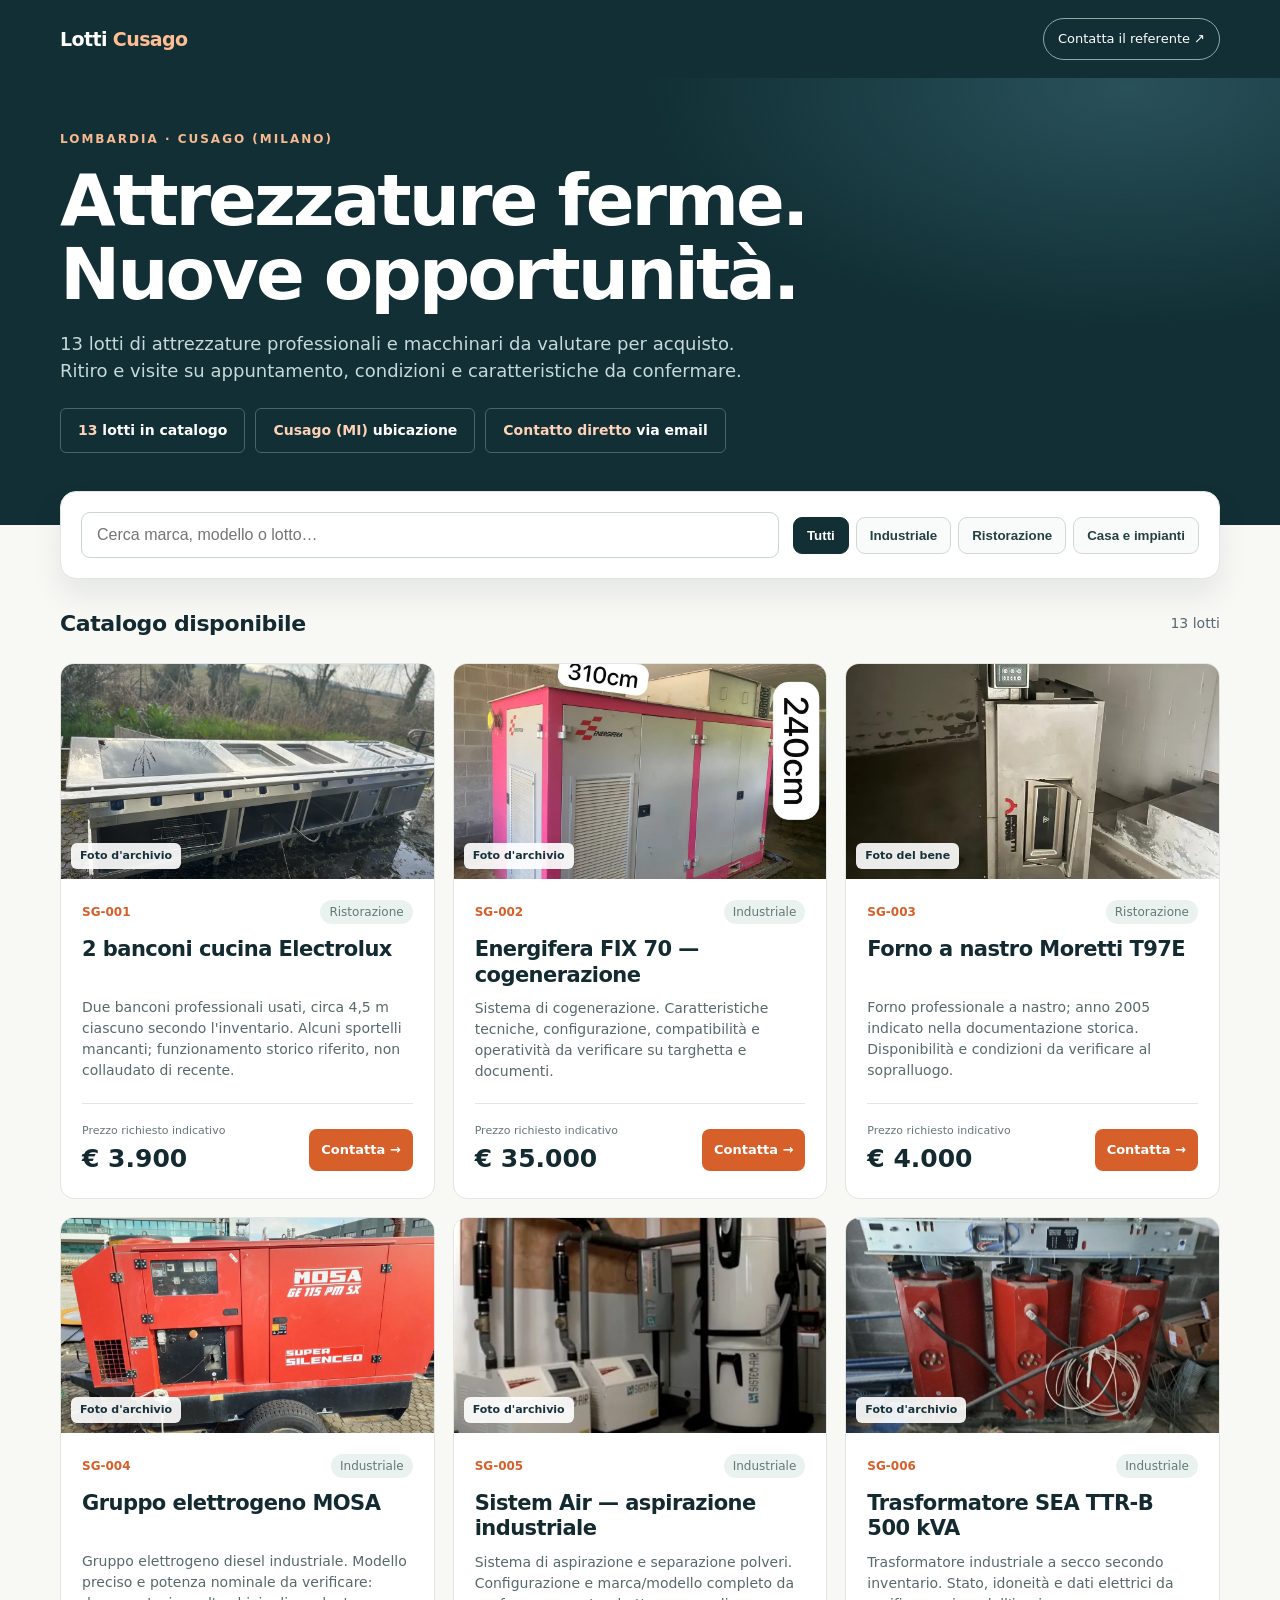
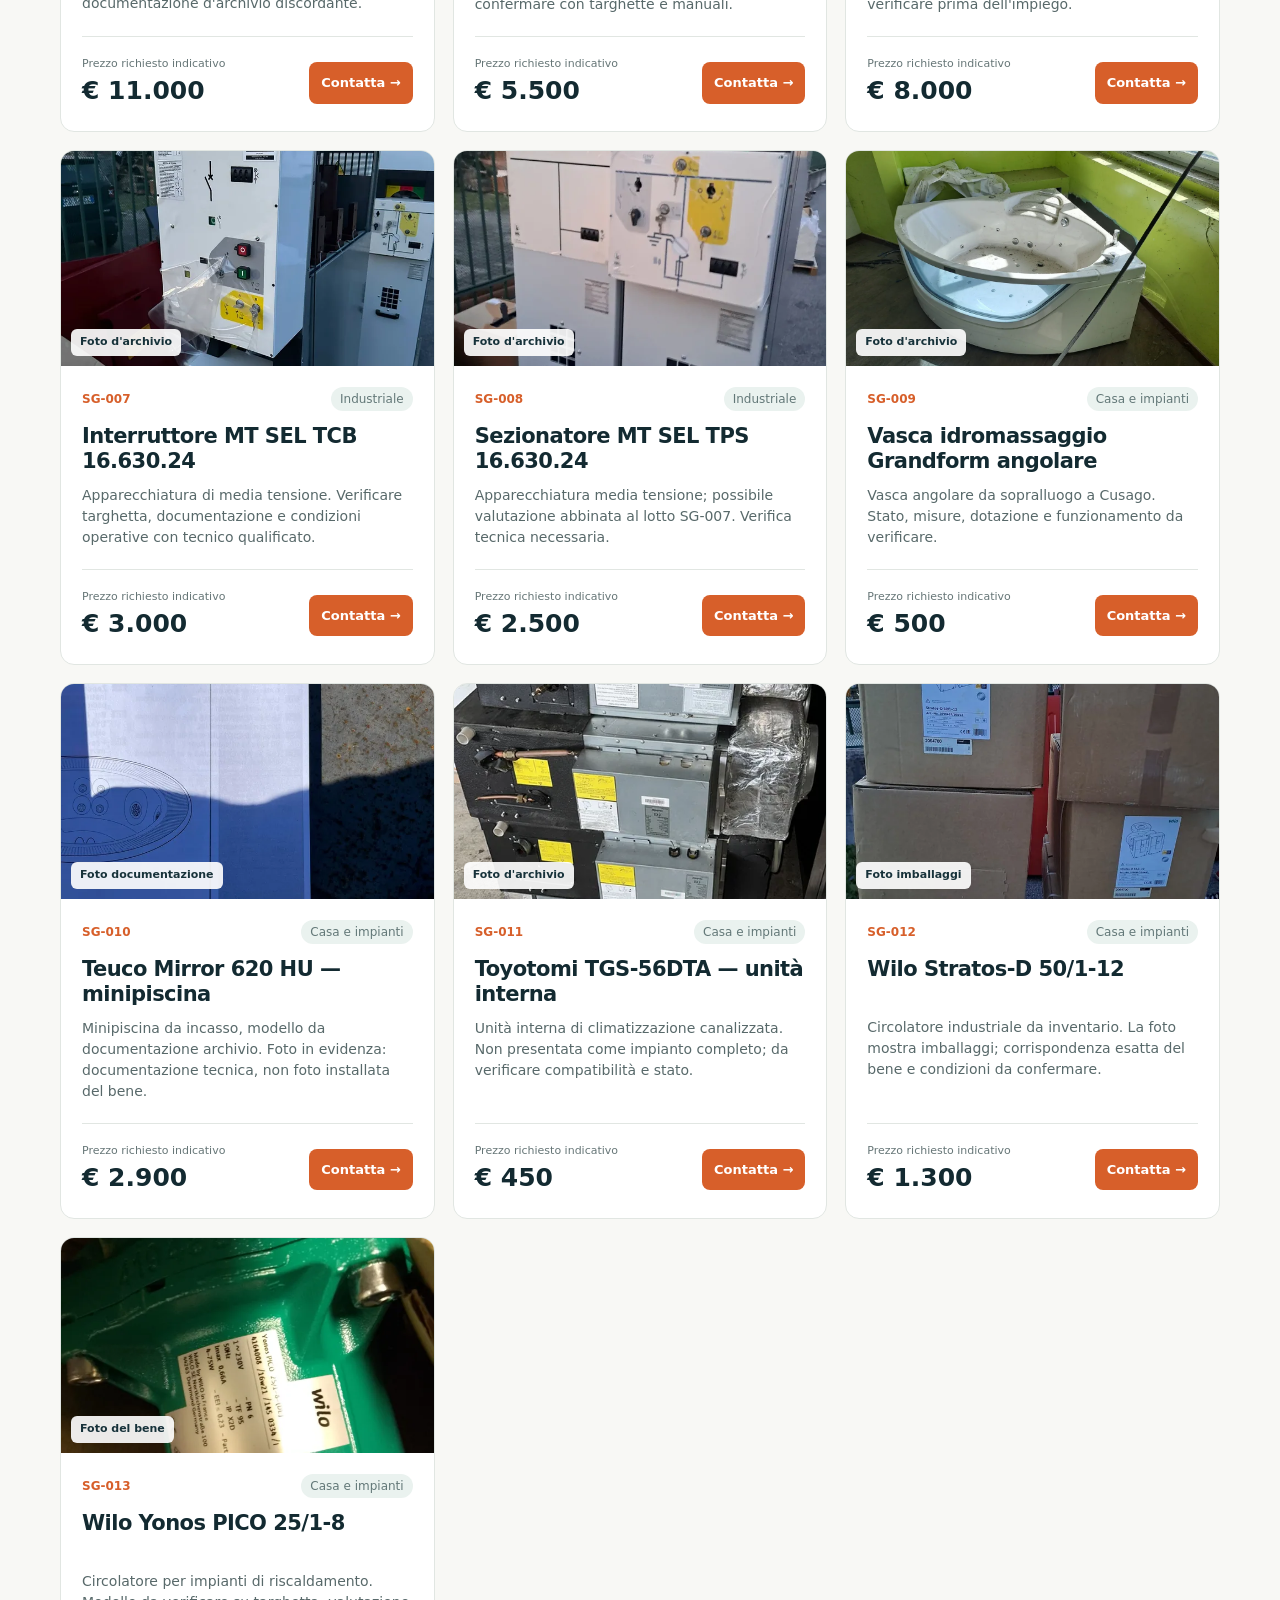
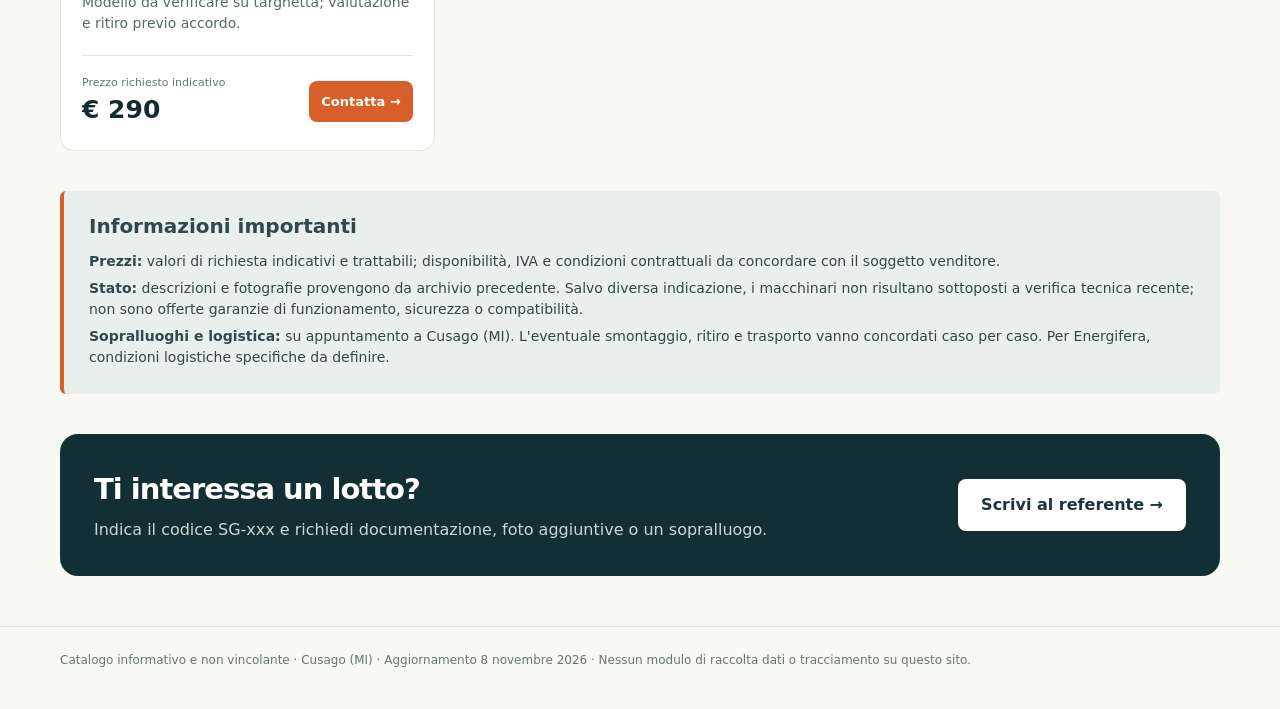
==== index.html @ 8dd781ed "Catalogo pubblico 13 lotti Cusago e foto archivio" ====
<!doctype html><html lang="it"><head><meta charset="utf-8"><meta name="viewport" content="width=device-width,initial-scale=1"><meta name="theme-color" content="#112f35"><title>13 macchinari e attrezzature in vendita a Cusago (MI) — catalogo</title><meta name="description" content="Catalogo di 13 lotti di attrezzature professionali, impianti industriali e articoli per casa e benessere disponibili presso Cusago (Milano). Prezzi indicativi e contatto diretto via email."><meta property="og:title" content="Macchinari e attrezzature a Cusago — 13 lotti"><meta property="og:description" content="Ristorazione, impianti industriali, climatizzazione e benessere. Consulta foto e prezzi indicativi."><meta property="og:type" content="website"><link rel="stylesheet" href="style.css"></head><body><header class="site-header"><div class="container nav"><a href="#top" class="brand">Lotti <b>Cusago</b></a><a href="mailto:francesco.assiste@gmail.com?subject=Richiesta%20informazioni%20lotti%20Cusago">Contatta il referente ↗</a></div></header><section class="hero" id="top"><div class="container"><div class="eyebrow">Lombardia · Cusago (Milano)</div><h1>Attrezzature ferme.<br>Nuove opportunità.</h1><p>13 lotti di attrezzature professionali e macchinari da valutare per acquisto. Ritiro e visite su appuntamento, condizioni e caratteristiche da confermare.</p><div class="stats"><span><strong>13</strong> lotti in catalogo</span><span><strong>Cusago (MI)</strong> ubicazione</span><span><strong>Contatto diretto</strong> via email</span></div></div></section><main class="container main"><div class="toolbar"><input id="search" type="search" placeholder="Cerca marca, modello o lotto…" aria-label="Cerca nel catalogo"><div class="filters" aria-label="Filtra per settore"><button class="active" data-filter="Tutti">Tutti</button><button data-filter="Industriale">Industriale</button><button data-filter="Ristorazione">Ristorazione</button><button data-filter="Casa e impianti">Casa e impianti</button></div></div><div class="line-head"><h2>Catalogo disponibile</h2><span id="count">13 lotti</span></div><section class="grid" aria-label="Elenco dei lotti"><article class="card" id="sg-001" data-category="Ristorazione" data-keywords="sg-001 2 banconi cucina electrolux due banconi professionali usati, circa 4,5 m ciascuno secondo l&#x27;inventario. alcuni sportelli mancanti; funzionamento storico riferito, non collaudato di recente.">
      <div class="photo"><img loading="lazy" src="foto/sg-001.webp" alt="2 banconi cucina Electrolux — Foto d&#x27;archivio" width="720" height="540"><span class="image-label">Foto d&#x27;archivio</span></div>
      <div class="card-body"><div class="topline"><span class="lot">SG-001</span><span class="category">Ristorazione</span></div>
      <h3>2 banconi cucina Electrolux</h3><p class="description">Due banconi professionali usati, circa 4,5 m ciascuno secondo l&#x27;inventario. Alcuni sportelli mancanti; funzionamento storico riferito, non collaudato di recente.</p>
      <div class="card-foot"><div><div class="caption">Prezzo richiesto indicativo</div><strong class="price">€ 3.900</strong></div><a class="cta" href="mailto:francesco.assiste@gmail.com?subject=Richiesta%20informazioni%20SG-001%20-%202%20banconi%20cucina%20Electrolux%20%28Cusago%29&body=Buongiorno%2C%20sono%20interessato%20al%20lotto%20SG-001%20%282%20banconi%20cucina%20Electrolux%29.%20Vorrei%20ricevere%20maggiori%20informazioni%20e%20verificare%20la%20disponibilit%C3%A0.%0A%0AGrazie." aria-label="Richiedi informazioni su SG-001">Contatta →</a></div></div></article><article class="card" id="sg-002" data-category="Industriale" data-keywords="sg-002 energifera fix 70 — cogenerazione sistema di cogenerazione. caratteristiche tecniche, configurazione, compatibilità e operatività da verificare su targhetta e documenti.">
      <div class="photo"><img loading="lazy" src="foto/sg-002.webp" alt="Energifera FIX 70 — cogenerazione — Foto d&#x27;archivio" width="720" height="540"><span class="image-label">Foto d&#x27;archivio</span></div>
      <div class="card-body"><div class="topline"><span class="lot">SG-002</span><span class="category">Industriale</span></div>
      <h3>Energifera FIX 70 — cogenerazione</h3><p class="description">Sistema di cogenerazione. Caratteristiche tecniche, configurazione, compatibilità e operatività da verificare su targhetta e documenti.</p>
      <div class="card-foot"><div><div class="caption">Prezzo richiesto indicativo</div><strong class="price">€ 35.000</strong></div><a class="cta" href="mailto:francesco.assiste@gmail.com?subject=Richiesta%20informazioni%20SG-002%20-%20Energifera%20FIX%2070%20%E2%80%94%20cogenerazione%20%28Cusago%29&body=Buongiorno%2C%20sono%20interessato%20al%20lotto%20SG-002%20%28Energifera%20FIX%2070%20%E2%80%94%20cogenerazione%29.%20Vorrei%20ricevere%20maggiori%20informazioni%20e%20verificare%20la%20disponibilit%C3%A0.%0A%0AGrazie." aria-label="Richiedi informazioni su SG-002">Contatta →</a></div></div></article><article class="card" id="sg-003" data-category="Ristorazione" data-keywords="sg-003 forno a nastro moretti t97e forno professionale a nastro; anno 2005 indicato nella documentazione storica. disponibilità e condizioni da verificare al sopralluogo.">
      <div class="photo"><img loading="lazy" src="foto/sg-003.webp" alt="Forno a nastro Moretti T97E — Foto del bene" width="720" height="540"><span class="image-label">Foto del bene</span></div>
      <div class="card-body"><div class="topline"><span class="lot">SG-003</span><span class="category">Ristorazione</span></div>
      <h3>Forno a nastro Moretti T97E</h3><p class="description">Forno professionale a nastro; anno 2005 indicato nella documentazione storica. Disponibilità e condizioni da verificare al sopralluogo.</p>
      <div class="card-foot"><div><div class="caption">Prezzo richiesto indicativo</div><strong class="price">€ 4.000</strong></div><a class="cta" href="mailto:francesco.assiste@gmail.com?subject=Richiesta%20informazioni%20SG-003%20-%20Forno%20a%20nastro%20Moretti%20T97E%20%28Cusago%29&body=Buongiorno%2C%20sono%20interessato%20al%20lotto%20SG-003%20%28Forno%20a%20nastro%20Moretti%20T97E%29.%20Vorrei%20ricevere%20maggiori%20informazioni%20e%20verificare%20la%20disponibilit%C3%A0.%0A%0AGrazie." aria-label="Richiedi informazioni su SG-003">Contatta →</a></div></div></article><article class="card" id="sg-004" data-category="Industriale" data-keywords="sg-004 gruppo elettrogeno mosa gruppo elettrogeno diesel industriale. modello preciso e potenza nominale da verificare: documentazione d&#x27;archivio discordante.">
      <div class="photo"><img loading="lazy" src="foto/sg-004.webp" alt="Gruppo elettrogeno MOSA — Foto d&#x27;archivio" width="720" height="540"><span class="image-label">Foto d&#x27;archivio</span></div>
      <div class="card-body"><div class="topline"><span class="lot">SG-004</span><span class="category">Industriale</span></div>
      <h3>Gruppo elettrogeno MOSA</h3><p class="description">Gruppo elettrogeno diesel industriale. Modello preciso e potenza nominale da verificare: documentazione d&#x27;archivio discordante.</p>
      <div class="card-foot"><div><div class="caption">Prezzo richiesto indicativo</div><strong class="price">€ 11.000</strong></div><a class="cta" href="mailto:francesco.assiste@gmail.com?subject=Richiesta%20informazioni%20SG-004%20-%20Gruppo%20elettrogeno%20MOSA%20%28Cusago%29&body=Buongiorno%2C%20sono%20interessato%20al%20lotto%20SG-004%20%28Gruppo%20elettrogeno%20MOSA%29.%20Vorrei%20ricevere%20maggiori%20informazioni%20e%20verificare%20la%20disponibilit%C3%A0.%0A%0AGrazie." aria-label="Richiedi informazioni su SG-004">Contatta →</a></div></div></article><article class="card" id="sg-005" data-category="Industriale" data-keywords="sg-005 sistem air — aspirazione industriale sistema di aspirazione e separazione polveri. configurazione e marca/modello completo da confermare con targhette e manuali.">
      <div class="photo"><img loading="lazy" src="foto/sg-005.webp" alt="Sistem Air — aspirazione industriale — Foto d&#x27;archivio" width="720" height="540"><span class="image-label">Foto d&#x27;archivio</span></div>
      <div class="card-body"><div class="topline"><span class="lot">SG-005</span><span class="category">Industriale</span></div>
      <h3>Sistem Air — aspirazione industriale</h3><p class="description">Sistema di aspirazione e separazione polveri. Configurazione e marca/modello completo da confermare con targhette e manuali.</p>
      <div class="card-foot"><div><div class="caption">Prezzo richiesto indicativo</div><strong class="price">€ 5.500</strong></div><a class="cta" href="mailto:francesco.assiste@gmail.com?subject=Richiesta%20informazioni%20SG-005%20-%20Sistem%20Air%20%E2%80%94%20aspirazione%20industriale%20%28Cusago%29&body=Buongiorno%2C%20sono%20interessato%20al%20lotto%20SG-005%20%28Sistem%20Air%20%E2%80%94%20aspirazione%20industriale%29.%20Vorrei%20ricevere%20maggiori%20informazioni%20e%20verificare%20la%20disponibilit%C3%A0.%0A%0AGrazie." aria-label="Richiedi informazioni su SG-005">Contatta →</a></div></div></article><article class="card" id="sg-006" data-category="Industriale" data-keywords="sg-006 trasformatore sea ttr-b 500 kva trasformatore industriale a secco secondo inventario. stato, idoneità e dati elettrici da verificare prima dell&#x27;impiego.">
      <div class="photo"><img loading="lazy" src="foto/sg-006.webp" alt="Trasformatore SEA TTR-B 500 kVA — Foto d&#x27;archivio" width="720" height="540"><span class="image-label">Foto d&#x27;archivio</span></div>
      <div class="card-body"><div class="topline"><span class="lot">SG-006</span><span class="category">Industriale</span></div>
      <h3>Trasformatore SEA TTR-B 500 kVA</h3><p class="description">Trasformatore industriale a secco secondo inventario. Stato, idoneità e dati elettrici da verificare prima dell&#x27;impiego.</p>
      <div class="card-foot"><div><div class="caption">Prezzo richiesto indicativo</div><strong class="price">€ 8.000</strong></div><a class="cta" href="mailto:francesco.assiste@gmail.com?subject=Richiesta%20informazioni%20SG-006%20-%20Trasformatore%20SEA%20TTR-B%20500%20kVA%20%28Cusago%29&body=Buongiorno%2C%20sono%20interessato%20al%20lotto%20SG-006%20%28Trasformatore%20SEA%20TTR-B%20500%20kVA%29.%20Vorrei%20ricevere%20maggiori%20informazioni%20e%20verificare%20la%20disponibilit%C3%A0.%0A%0AGrazie." aria-label="Richiedi informazioni su SG-006">Contatta →</a></div></div></article><article class="card" id="sg-007" data-category="Industriale" data-keywords="sg-007 interruttore mt sel tcb 16.630.24 apparecchiatura di media tensione. verificare targhetta, documentazione e condizioni operative con tecnico qualificato.">
      <div class="photo"><img loading="lazy" src="foto/sg-007.webp" alt="Interruttore MT SEL TCB 16.630.24 — Foto d&#x27;archivio" width="720" height="540"><span class="image-label">Foto d&#x27;archivio</span></div>
      <div class="card-body"><div class="topline"><span class="lot">SG-007</span><span class="category">Industriale</span></div>
      <h3>Interruttore MT SEL TCB 16.630.24</h3><p class="description">Apparecchiatura di media tensione. Verificare targhetta, documentazione e condizioni operative con tecnico qualificato.</p>
      <div class="card-foot"><div><div class="caption">Prezzo richiesto indicativo</div><strong class="price">€ 3.000</strong></div><a class="cta" href="mailto:francesco.assiste@gmail.com?subject=Richiesta%20informazioni%20SG-007%20-%20Interruttore%20MT%20SEL%20TCB%2016.630.24%20%28Cusago%29&body=Buongiorno%2C%20sono%20interessato%20al%20lotto%20SG-007%20%28Interruttore%20MT%20SEL%20TCB%2016.630.24%29.%20Vorrei%20ricevere%20maggiori%20informazioni%20e%20verificare%20la%20disponibilit%C3%A0.%0A%0AGrazie." aria-label="Richiedi informazioni su SG-007">Contatta →</a></div></div></article><article class="card" id="sg-008" data-category="Industriale" data-keywords="sg-008 sezionatore mt sel tps 16.630.24 apparecchiatura media tensione; possibile valutazione abbinata al lotto sg-007. verifica tecnica necessaria.">
      <div class="photo"><img loading="lazy" src="foto/sg-008.webp" alt="Sezionatore MT SEL TPS 16.630.24 — Foto d&#x27;archivio" width="720" height="540"><span class="image-label">Foto d&#x27;archivio</span></div>
      <div class="card-body"><div class="topline"><span class="lot">SG-008</span><span class="category">Industriale</span></div>
      <h3>Sezionatore MT SEL TPS 16.630.24</h3><p class="description">Apparecchiatura media tensione; possibile valutazione abbinata al lotto SG-007. Verifica tecnica necessaria.</p>
      <div class="card-foot"><div><div class="caption">Prezzo richiesto indicativo</div><strong class="price">€ 2.500</strong></div><a class="cta" href="mailto:francesco.assiste@gmail.com?subject=Richiesta%20informazioni%20SG-008%20-%20Sezionatore%20MT%20SEL%20TPS%2016.630.24%20%28Cusago%29&body=Buongiorno%2C%20sono%20interessato%20al%20lotto%20SG-008%20%28Sezionatore%20MT%20SEL%20TPS%2016.630.24%29.%20Vorrei%20ricevere%20maggiori%20informazioni%20e%20verificare%20la%20disponibilit%C3%A0.%0A%0AGrazie." aria-label="Richiedi informazioni su SG-008">Contatta →</a></div></div></article><article class="card" id="sg-009" data-category="Casa e impianti" data-keywords="sg-009 vasca idromassaggio grandform angolare vasca angolare da sopralluogo a cusago. stato, misure, dotazione e funzionamento da verificare.">
      <div class="photo"><img loading="lazy" src="foto/sg-009.webp" alt="Vasca idromassaggio Grandform angolare — Foto d&#x27;archivio" width="720" height="540"><span class="image-label">Foto d&#x27;archivio</span></div>
      <div class="card-body"><div class="topline"><span class="lot">SG-009</span><span class="category">Casa e impianti</span></div>
      <h3>Vasca idromassaggio Grandform angolare</h3><p class="description">Vasca angolare da sopralluogo a Cusago. Stato, misure, dotazione e funzionamento da verificare.</p>
      <div class="card-foot"><div><div class="caption">Prezzo richiesto indicativo</div><strong class="price">€ 500</strong></div><a class="cta" href="mailto:francesco.assiste@gmail.com?subject=Richiesta%20informazioni%20SG-009%20-%20Vasca%20idromassaggio%20Grandform%20angolare%20%28Cusago%29&body=Buongiorno%2C%20sono%20interessato%20al%20lotto%20SG-009%20%28Vasca%20idromassaggio%20Grandform%20angolare%29.%20Vorrei%20ricevere%20maggiori%20informazioni%20e%20verificare%20la%20disponibilit%C3%A0.%0A%0AGrazie." aria-label="Richiedi informazioni su SG-009">Contatta →</a></div></div></article><article class="card" id="sg-010" data-category="Casa e impianti" data-keywords="sg-010 teuco mirror 620 hu — minipiscina minipiscina da incasso, modello da documentazione archivio. foto in evidenza: documentazione tecnica, non foto installata del bene.">
      <div class="photo"><img loading="lazy" src="foto/sg-010.webp" alt="Teuco Mirror 620 HU — minipiscina — Foto documentazione" width="720" height="540"><span class="image-label">Foto documentazione</span></div>
      <div class="card-body"><div class="topline"><span class="lot">SG-010</span><span class="category">Casa e impianti</span></div>
      <h3>Teuco Mirror 620 HU — minipiscina</h3><p class="description">Minipiscina da incasso, modello da documentazione archivio. Foto in evidenza: documentazione tecnica, non foto installata del bene.</p>
      <div class="card-foot"><div><div class="caption">Prezzo richiesto indicativo</div><strong class="price">€ 2.900</strong></div><a class="cta" href="mailto:francesco.assiste@gmail.com?subject=Richiesta%20informazioni%20SG-010%20-%20Teuco%20Mirror%20620%20HU%20%E2%80%94%20minipiscina%20%28Cusago%29&body=Buongiorno%2C%20sono%20interessato%20al%20lotto%20SG-010%20%28Teuco%20Mirror%20620%20HU%20%E2%80%94%20minipiscina%29.%20Vorrei%20ricevere%20maggiori%20informazioni%20e%20verificare%20la%20disponibilit%C3%A0.%0A%0AGrazie." aria-label="Richiedi informazioni su SG-010">Contatta →</a></div></div></article><article class="card" id="sg-011" data-category="Casa e impianti" data-keywords="sg-011 toyotomi tgs-56dta — unità interna unità interna di climatizzazione canalizzata. non presentata come impianto completo; da verificare compatibilità e stato.">
      <div class="photo"><img loading="lazy" src="foto/sg-011.webp" alt="Toyotomi TGS-56DTA — unità interna — Foto d&#x27;archivio" width="720" height="540"><span class="image-label">Foto d&#x27;archivio</span></div>
      <div class="card-body"><div class="topline"><span class="lot">SG-011</span><span class="category">Casa e impianti</span></div>
      <h3>Toyotomi TGS-56DTA — unità interna</h3><p class="description">Unità interna di climatizzazione canalizzata. Non presentata come impianto completo; da verificare compatibilità e stato.</p>
      <div class="card-foot"><div><div class="caption">Prezzo richiesto indicativo</div><strong class="price">€ 450</strong></div><a class="cta" href="mailto:francesco.assiste@gmail.com?subject=Richiesta%20informazioni%20SG-011%20-%20Toyotomi%20TGS-56DTA%20%E2%80%94%20unit%C3%A0%20interna%20%28Cusago%29&body=Buongiorno%2C%20sono%20interessato%20al%20lotto%20SG-011%20%28Toyotomi%20TGS-56DTA%20%E2%80%94%20unit%C3%A0%20interna%29.%20Vorrei%20ricevere%20maggiori%20informazioni%20e%20verificare%20la%20disponibilit%C3%A0.%0A%0AGrazie." aria-label="Richiedi informazioni su SG-011">Contatta →</a></div></div></article><article class="card" id="sg-012" data-category="Casa e impianti" data-keywords="sg-012 wilo stratos-d 50/1-12 circolatore industriale da inventario. la foto mostra imballaggi; corrispondenza esatta del bene e condizioni da confermare.">
      <div class="photo"><img loading="lazy" src="foto/sg-012.webp" alt="Wilo Stratos-D 50/1-12 — Foto imballaggi" width="720" height="540"><span class="image-label">Foto imballaggi</span></div>
      <div class="card-body"><div class="topline"><span class="lot">SG-012</span><span class="category">Casa e impianti</span></div>
      <h3>Wilo Stratos-D 50/1-12</h3><p class="description">Circolatore industriale da inventario. La foto mostra imballaggi; corrispondenza esatta del bene e condizioni da confermare.</p>
      <div class="card-foot"><div><div class="caption">Prezzo richiesto indicativo</div><strong class="price">€ 1.300</strong></div><a class="cta" href="mailto:francesco.assiste@gmail.com?subject=Richiesta%20informazioni%20SG-012%20-%20Wilo%20Stratos-D%2050/1-12%20%28Cusago%29&body=Buongiorno%2C%20sono%20interessato%20al%20lotto%20SG-012%20%28Wilo%20Stratos-D%2050/1-12%29.%20Vorrei%20ricevere%20maggiori%20informazioni%20e%20verificare%20la%20disponibilit%C3%A0.%0A%0AGrazie." aria-label="Richiedi informazioni su SG-012">Contatta →</a></div></div></article><article class="card" id="sg-013" data-category="Casa e impianti" data-keywords="sg-013 wilo yonos pico 25/1-8 circolatore per impianti di riscaldamento. modello da verificare su targhetta; valutazione e ritiro previo accordo.">
      <div class="photo"><img loading="lazy" src="foto/sg-013.webp" alt="Wilo Yonos PICO 25/1-8 — Foto del bene" width="720" height="540"><span class="image-label">Foto del bene</span></div>
      <div class="card-body"><div class="topline"><span class="lot">SG-013</span><span class="category">Casa e impianti</span></div>
      <h3>Wilo Yonos PICO 25/1-8</h3><p class="description">Circolatore per impianti di riscaldamento. Modello da verificare su targhetta; valutazione e ritiro previo accordo.</p>
      <div class="card-foot"><div><div class="caption">Prezzo richiesto indicativo</div><strong class="price">€ 290</strong></div><a class="cta" href="mailto:francesco.assiste@gmail.com?subject=Richiesta%20informazioni%20SG-013%20-%20Wilo%20Yonos%20PICO%2025/1-8%20%28Cusago%29&body=Buongiorno%2C%20sono%20interessato%20al%20lotto%20SG-013%20%28Wilo%20Yonos%20PICO%2025/1-8%29.%20Vorrei%20ricevere%20maggiori%20informazioni%20e%20verificare%20la%20disponibilit%C3%A0.%0A%0AGrazie." aria-label="Richiedi informazioni su SG-013">Contatta →</a></div></div></article></section><p class="no-results" role="status">Nessun lotto corrisponde alla ricerca.</p><div class="note"><h2>Informazioni importanti</h2><p><strong>Prezzi:</strong> valori di richiesta indicativi e trattabili; disponibilità, IVA e condizioni contrattuali da concordare con il soggetto venditore.</p><p><strong>Stato:</strong> descrizioni e fotografie provengono da archivio precedente. Salvo diversa indicazione, i macchinari non risultano sottoposti a verifica tecnica recente; non sono offerte garanzie di funzionamento, sicurezza o compatibilità.</p><p><strong>Sopralluoghi e logistica:</strong> su appuntamento a Cusago (MI). L'eventuale smontaggio, ritiro e trasporto vanno concordati caso per caso. Per Energifera, condizioni logistiche specifiche da definire.</p></div><section class="contact"><div><h2>Ti interessa un lotto?</h2><p>Indica il codice SG-xxx e richiedi documentazione, foto aggiuntive o un sopralluogo.</p></div><a href="mailto:francesco.assiste@gmail.com?subject=Richiesta%20informazioni%20catalogo%20Cusago">Scrivi al referente →</a></section></main><footer class="footer"><div class="container">Catalogo informativo e non vincolante · Cusago (MI) · Aggiornamento 8 novembre 2026 · Nessun modulo di raccolta dati o tracciamento su questo sito.</div></footer><script src="app.js"></script></body></html>
---- style.css ----
:root{--ink:#132a31;--muted:#566873;--paper:#f8f8f5;--tint:#edf1ef;--line:#e1e6e2;--accent:#d75f2a;--navy:#112f35}
*{box-sizing:border-box}html{scroll-behavior:smooth}body{margin:0;color:var(--ink);font-family:system-ui,-apple-system,"Segoe UI",Arial,sans-serif;background:var(--paper);line-height:1.5}a{color:inherit;text-decoration:none}a:focus-visible,button:focus-visible,input:focus-visible{outline:3px solid #eeac6b;outline-offset:3px}.container{width:min(1160px,calc(100% - 36px));margin:auto}
.site-header{background:var(--navy);color:#fff}.nav{display:flex;justify-content:space-between;align-items:center;gap:14px;padding:18px 0}.brand{font-weight:850;font-size:19px;letter-spacing:-.6px}.brand b{color:#ffbd94}.nav a:last-child{font-size:13px;border:1px solid #8eaaa7;padding:10px 14px;border-radius:999px}
.hero{background:radial-gradient(600px 300px at 88% 2%,#29515a 0,transparent 80%),var(--navy);color:white;padding:52px 0 72px}.eyebrow{text-transform:uppercase;color:#f7b98f;letter-spacing:2px;font-weight:750;font-size:12px}.hero h1{font-size:clamp(38px,6vw,72px);line-height:1.04;letter-spacing:-3px;max-width:950px;margin:15px 0}.hero p{color:#c8d9d9;max-width:720px;font-size:18px}.stats{display:flex;flex-wrap:wrap;gap:10px;margin-top:24px}.stats span{padding:11px 17px;border-radius:6px;border:1px solid #45666a;font-weight:700;font-size:14px}.stats strong{color:#ffd2b8}.main{margin-top:-34px;position:relative;padding-bottom:50px}.toolbar{display:flex;gap:14px;flex-wrap:wrap;align-items:center;padding:20px;background:white;border:1px solid var(--line);border-radius:16px;box-shadow:0 16px 32px #12232c14;margin-bottom:28px}input[type=search]{border:1px solid #c9d5d3;padding:13px 15px;border-radius:9px;min-width:min(300px,100%);flex:1;font-size:16px}.filters{display:flex;flex-wrap:wrap;gap:7px}.filters button{cursor:pointer;border:1px solid #d0d9d7;background:#f9fbfa;color:#253f42;padding:10px 13px;border-radius:9px;font-weight:670}.filters button.active{background:var(--navy);border-color:var(--navy);color:white}.line-head{display:flex;justify-content:space-between;gap:10px;align-items:center;margin:23px 0}.line-head h2{font-size:22px;margin:0;letter-spacing:-.4px}.line-head span{font-size:14px;color:var(--muted)}.grid{display:grid;grid-template-columns:repeat(3,minmax(0,1fr));gap:18px}.card{background:white;border:1px solid var(--line);border-radius:14px;overflow:hidden;display:flex;flex-direction:column;transition:transform .14s,box-shadow .14s}.card:hover{transform:translateY(-2px);box-shadow:0 12px 26px #152f3620}.card[hidden]{display:none}.photo{height:215px;background:#e4e8e7;position:relative;overflow:hidden}.photo img{width:100%;height:100%;object-fit:cover}.image-label{position:absolute;left:10px;bottom:10px;color:#17323a;font-weight:720;font-size:11px;background:#ffffffe8;padding:5px 9px;border-radius:6px}.card-body{padding:21px;display:flex;flex-direction:column;flex:1}.topline{display:flex;justify-content:space-between;align-items:center;gap:8px;color:#637878;font-size:12px}.lot{font-weight:850;color:var(--accent)}.category{background:#eaf2ef;border-radius:20px;padding:3px 9px}.card h3{margin:13px 0 10px;font-size:21px;line-height:1.21;letter-spacing:-.55px;min-height:50px}.description{margin:0;color:#58696a;font-size:14px;flex:1}.card-foot{border-top:1px solid var(--line);padding-top:19px;display:flex;justify-content:space-between;align-items:center;gap:10px;margin-top:21px}.caption{font-size:11px;color:#667677}.price{font-size:25px;white-space:nowrap}.cta{background:var(--accent);color:#fff;border-radius:8px;font-weight:760;padding:11px 12px;font-size:13px;white-space:nowrap}.cta:hover{background:#b74b22}.note{background:#e9efec;border-left:4px solid var(--accent);padding:20px 25px;border-radius:6px;margin:40px 0;color:#31484d}.note h2{margin:0 0 10px;font-size:20px}.note p{margin:6px 0;font-size:14px}.contact{background:var(--navy);color:white;border-radius:18px;padding:34px;margin-top:32px;display:flex;justify-content:space-between;align-items:center;gap:22px}.contact h2{margin:0;font-size:29px;letter-spacing:-1px}.contact p{color:#c9d8d7;margin:7px 0 0}.contact a{background:white;color:#19343c;font-weight:750;padding:14px 23px;border-radius:8px;white-space:nowrap}.footer{border-top:1px solid var(--line);color:#687576;font-size:12px;padding:24px 0 40px}.no-results{padding:24px;text-align:center;display:none}.no-results.show{display:block}
@media(max-width:960px){.grid{grid-template-columns:repeat(2,minmax(0,1fr))}}@media(max-width:620px){.container{width:min(100% - 24px,1160px)}.nav{padding:14px 0}.nav a:last-child{padding:8px 11px}.hero{padding:31px 0 62px}.hero h1{letter-spacing:-1.5px}.hero p{font-size:16px}.grid{grid-template-columns:1fr}.card h3{min-height:0}.toolbar{padding:14px}.filters{width:100%}.filters button{flex:1;font-size:12px}.contact{display:block;padding:24px}.contact a{display:inline-block;margin-top:17px}.photo{height:230px}}
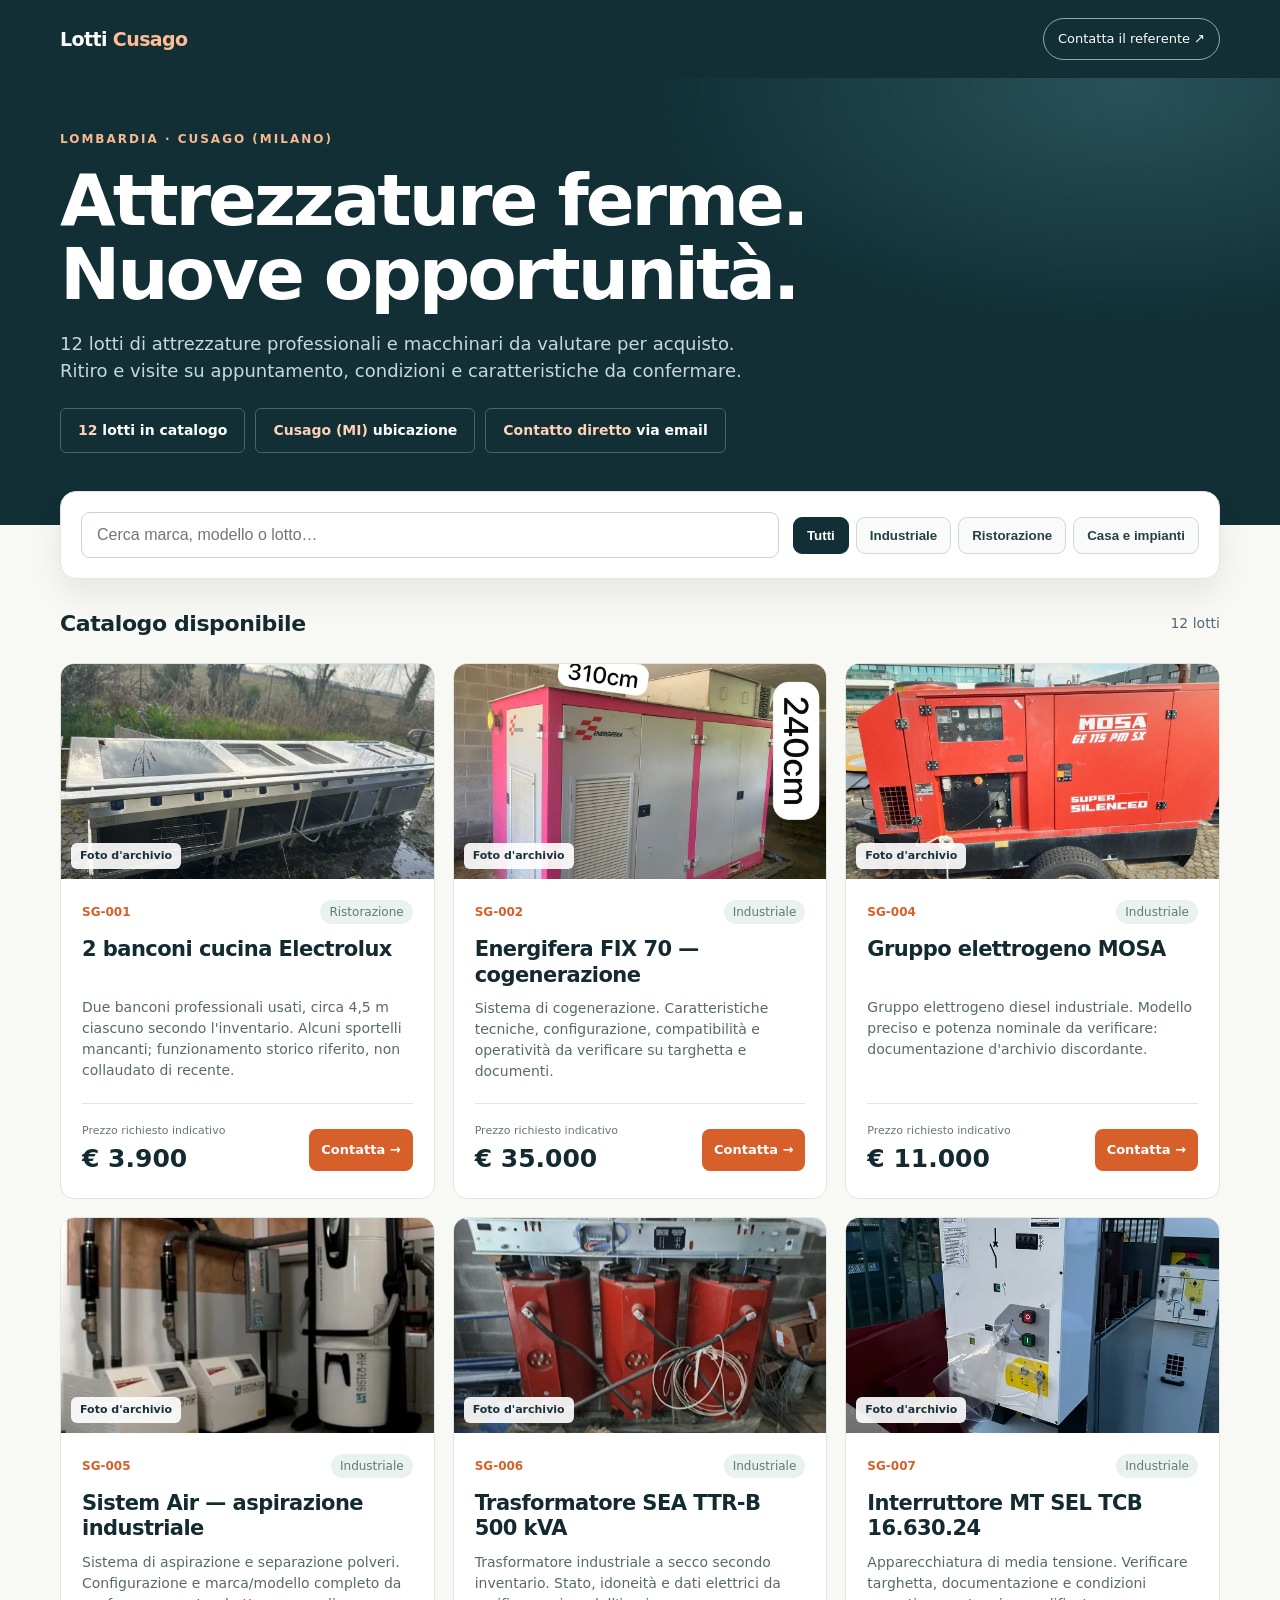
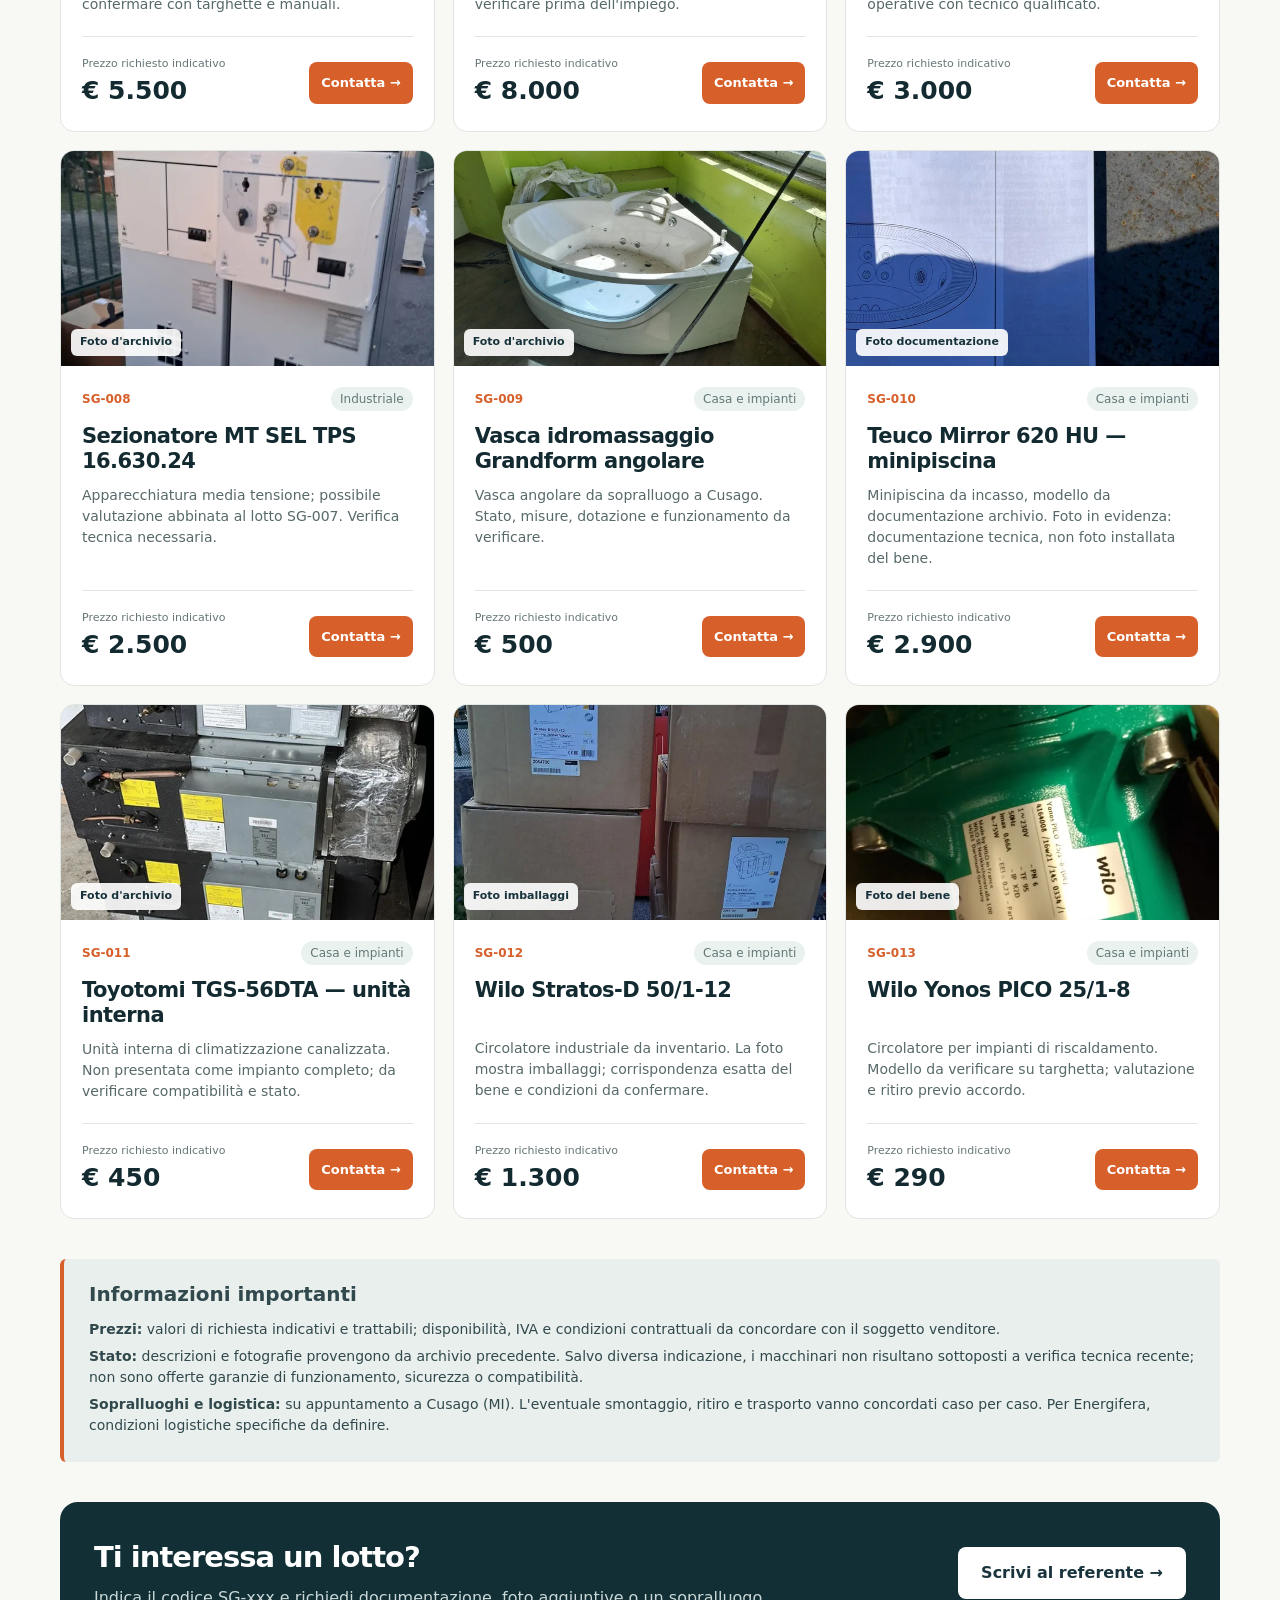
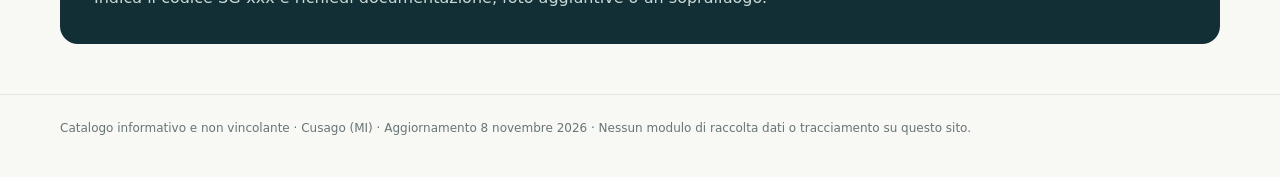
==== commit 78cd9a92: "catalog: rimuovi Moretti SG-003 non disponibile e aggiorna 12 lotti" ====
--- a/index.html
+++ b/index.html
@@ -1,4 +1,4 @@
-<!doctype html><html lang="it"><head><meta charset="utf-8"><meta name="viewport" content="width=device-width,initial-scale=1"><meta name="theme-color" content="#112f35"><title>13 macchinari e attrezzature in vendita a Cusago (MI) — catalogo</title><meta name="description" content="Catalogo di 13 lotti di attrezzature professionali, impianti industriali e articoli per casa e benessere disponibili presso Cusago (Milano). Prezzi indicativi e contatto diretto via email."><meta property="og:title" content="Macchinari e attrezzature a Cusago — 13 lotti"><meta property="og:description" content="Ristorazione, impianti industriali, climatizzazione e benessere. Consulta foto e prezzi indicativi."><meta property="og:type" content="website"><link rel="stylesheet" href="style.css"></head><body><header class="site-header"><div class="container nav"><a href="#top" class="brand">Lotti <b>Cusago</b></a><a href="mailto:francesco.assiste@gmail.com?subject=Richiesta%20informazioni%20lotti%20Cusago">Contatta il referente ↗</a></div></header><section class="hero" id="top"><div class="container"><div class="eyebrow">Lombardia · Cusago (Milano)</div><h1>Attrezzature ferme.<br>Nuove opportunità.</h1><p>13 lotti di attrezzature professionali e macchinari da valutare per acquisto. Ritiro e visite su appuntamento, condizioni e caratteristiche da confermare.</p><div class="stats"><span><strong>13</strong> lotti in catalogo</span><span><strong>Cusago (MI)</strong> ubicazione</span><span><strong>Contatto diretto</strong> via email</span></div></div></section><main class="container main"><div class="toolbar"><input id="search" type="search" placeholder="Cerca marca, modello o lotto…" aria-label="Cerca nel catalogo"><div class="filters" aria-label="Filtra per settore"><button class="active" data-filter="Tutti">Tutti</button><button data-filter="Industriale">Industriale</button><button data-filter="Ristorazione">Ristorazione</button><button data-filter="Casa e impianti">Casa e impianti</button></div></div><div class="line-head"><h2>Catalogo disponibile</h2><span id="count">13 lotti</span></div><section class="grid" aria-label="Elenco dei lotti"><article class="card" id="sg-001" data-category="Ristorazione" data-keywords="sg-001 2 banconi cucina electrolux due banconi professionali usati, circa 4,5 m ciascuno secondo l&#x27;inventario. alcuni sportelli mancanti; funzionamento storico riferito, non collaudato di recente.">
+<!doctype html><html lang="it"><head><meta charset="utf-8"><meta name="viewport" content="width=device-width,initial-scale=1"><meta name="theme-color" content="#112f35"><title>12 macchinari e attrezzature in vendita a Cusago (MI) — catalogo</title><meta name="description" content="Catalogo di 12 lotti di attrezzature professionali, impianti industriali e articoli per casa e benessere disponibili presso Cusago (Milano). Prezzi indicativi e contatto diretto via email."><meta property="og:title" content="Macchinari e attrezzature a Cusago — 12 lotti"><meta property="og:description" content="Ristorazione, impianti industriali, climatizzazione e benessere. Consulta foto e prezzi indicativi."><meta property="og:type" content="website"><link rel="stylesheet" href="style.css"></head><body><header class="site-header"><div class="container nav"><a href="#top" class="brand">Lotti <b>Cusago</b></a><a href="mailto:francesco.assiste@gmail.com?subject=Richiesta%20informazioni%20lotti%20Cusago">Contatta il referente ↗</a></div></header><section class="hero" id="top"><div class="container"><div class="eyebrow">Lombardia · Cusago (Milano)</div><h1>Attrezzature ferme.<br>Nuove opportunità.</h1><p>12 lotti di attrezzature professionali e macchinari da valutare per acquisto. Ritiro e visite su appuntamento, condizioni e caratteristiche da confermare.</p><div class="stats"><span><strong>12</strong> lotti in catalogo</span><span><strong>Cusago (MI)</strong> ubicazione</span><span><strong>Contatto diretto</strong> via email</span></div></div></section><main class="container main"><div class="toolbar"><input id="search" type="search" placeholder="Cerca marca, modello o lotto…" aria-label="Cerca nel catalogo"><div class="filters" aria-label="Filtra per settore"><button class="active" data-filter="Tutti">Tutti</button><button data-filter="Industriale">Industriale</button><button data-filter="Ristorazione">Ristorazione</button><button data-filter="Casa e impianti">Casa e impianti</button></div></div><div class="line-head"><h2>Catalogo disponibile</h2><span id="count">12 lotti</span></div><section class="grid" aria-label="Elenco dei lotti"><article class="card" id="sg-001" data-category="Ristorazione" data-keywords="sg-001 2 banconi cucina electrolux due banconi professionali usati, circa 4,5 m ciascuno secondo l&#x27;inventario. alcuni sportelli mancanti; funzionamento storico riferito, non collaudato di recente.">
       <div class="photo"><img loading="lazy" src="foto/sg-001.webp" alt="2 banconi cucina Electrolux — Foto d&#x27;archivio" width="720" height="540"><span class="image-label">Foto d&#x27;archivio</span></div>
       <div class="card-body"><div class="topline"><span class="lot">SG-001</span><span class="category">Ristorazione</span></div>
       <h3>2 banconi cucina Electrolux</h3><p class="description">Due banconi professionali usati, circa 4,5 m ciascuno secondo l&#x27;inventario. Alcuni sportelli mancanti; funzionamento storico riferito, non collaudato di recente.</p>
@@ -6,11 +6,7 @@
       <div class="photo"><img loading="lazy" src="foto/sg-002.webp" alt="Energifera FIX 70 — cogenerazione — Foto d&#x27;archivio" width="720" height="540"><span class="image-label">Foto d&#x27;archivio</span></div>
       <div class="card-body"><div class="topline"><span class="lot">SG-002</span><span class="category">Industriale</span></div>
       <h3>Energifera FIX 70 — cogenerazione</h3><p class="description">Sistema di cogenerazione. Caratteristiche tecniche, configurazione, compatibilità e operatività da verificare su targhetta e documenti.</p>
-      <div class="card-foot"><div><div class="caption">Prezzo richiesto indicativo</div><strong class="price">€ 35.000</strong></div><a class="cta" href="mailto:francesco.assiste@gmail.com?subject=Richiesta%20informazioni%20SG-002%20-%20Energifera%20FIX%2070%20%E2%80%94%20cogenerazione%20%28Cusago%29&body=Buongiorno%2C%20sono%20interessato%20al%20lotto%20SG-002%20%28Energifera%20FIX%2070%20%E2%80%94%20cogenerazione%29.%20Vorrei%20ricevere%20maggiori%20informazioni%20e%20verificare%20la%20disponibilit%C3%A0.%0A%0AGrazie." aria-label="Richiedi informazioni su SG-002">Contatta →</a></div></div></article><article class="card" id="sg-003" data-category="Ristorazione" data-keywords="sg-003 forno a nastro moretti t97e forno professionale a nastro; anno 2005 indicato nella documentazione storica. disponibilità e condizioni da verificare al sopralluogo.">
-      <div class="photo"><img loading="lazy" src="foto/sg-003.webp" alt="Forno a nastro Moretti T97E — Foto del bene" width="720" height="540"><span class="image-label">Foto del bene</span></div>
-      <div class="card-body"><div class="topline"><span class="lot">SG-003</span><span class="category">Ristorazione</span></div>
-      <h3>Forno a nastro Moretti T97E</h3><p class="description">Forno professionale a nastro; anno 2005 indicato nella documentazione storica. Disponibilità e condizioni da verificare al sopralluogo.</p>
-      <div class="card-foot"><div><div class="caption">Prezzo richiesto indicativo</div><strong class="price">€ 4.000</strong></div><a class="cta" href="mailto:francesco.assiste@gmail.com?subject=Richiesta%20informazioni%20SG-003%20-%20Forno%20a%20nastro%20Moretti%20T97E%20%28Cusago%29&body=Buongiorno%2C%20sono%20interessato%20al%20lotto%20SG-003%20%28Forno%20a%20nastro%20Moretti%20T97E%29.%20Vorrei%20ricevere%20maggiori%20informazioni%20e%20verificare%20la%20disponibilit%C3%A0.%0A%0AGrazie." aria-label="Richiedi informazioni su SG-003">Contatta →</a></div></div></article><article class="card" id="sg-004" data-category="Industriale" data-keywords="sg-004 gruppo elettrogeno mosa gruppo elettrogeno diesel industriale. modello preciso e potenza nominale da verificare: documentazione d&#x27;archivio discordante.">
+      <div class="card-foot"><div><div class="caption">Prezzo richiesto indicativo</div><strong class="price">€ 35.000</strong></div><a class="cta" href="mailto:francesco.assiste@gmail.com?subject=Richiesta%20informazioni%20SG-002%20-%20Energifera%20FIX%2070%20%E2%80%94%20cogenerazione%20%28Cusago%29&body=Buongiorno%2C%20sono%20interessato%20al%20lotto%20SG-002%20%28Energifera%20FIX%2070%20%E2%80%94%20cogenerazione%29.%20Vorrei%20ricevere%20maggiori%20informazioni%20e%20verificare%20la%20disponibilit%C3%A0.%0A%0AGrazie." aria-label="Richiedi informazioni su SG-002">Contatta →</a></div></div></article><article class="card" id="sg-004" data-category="Industriale" data-keywords="sg-004 gruppo elettrogeno mosa gruppo elettrogeno diesel industriale. modello preciso e potenza nominale da verificare: documentazione d&#x27;archivio discordante.">
       <div class="photo"><img loading="lazy" src="foto/sg-004.webp" alt="Gruppo elettrogeno MOSA — Foto d&#x27;archivio" width="720" height="540"><span class="image-label">Foto d&#x27;archivio</span></div>
       <div class="card-body"><div class="topline"><span class="lot">SG-004</span><span class="category">Industriale</span></div>
       <h3>Gruppo elettrogeno MOSA</h3><p class="description">Gruppo elettrogeno diesel industriale. Modello preciso e potenza nominale da verificare: documentazione d&#x27;archivio discordante.</p>
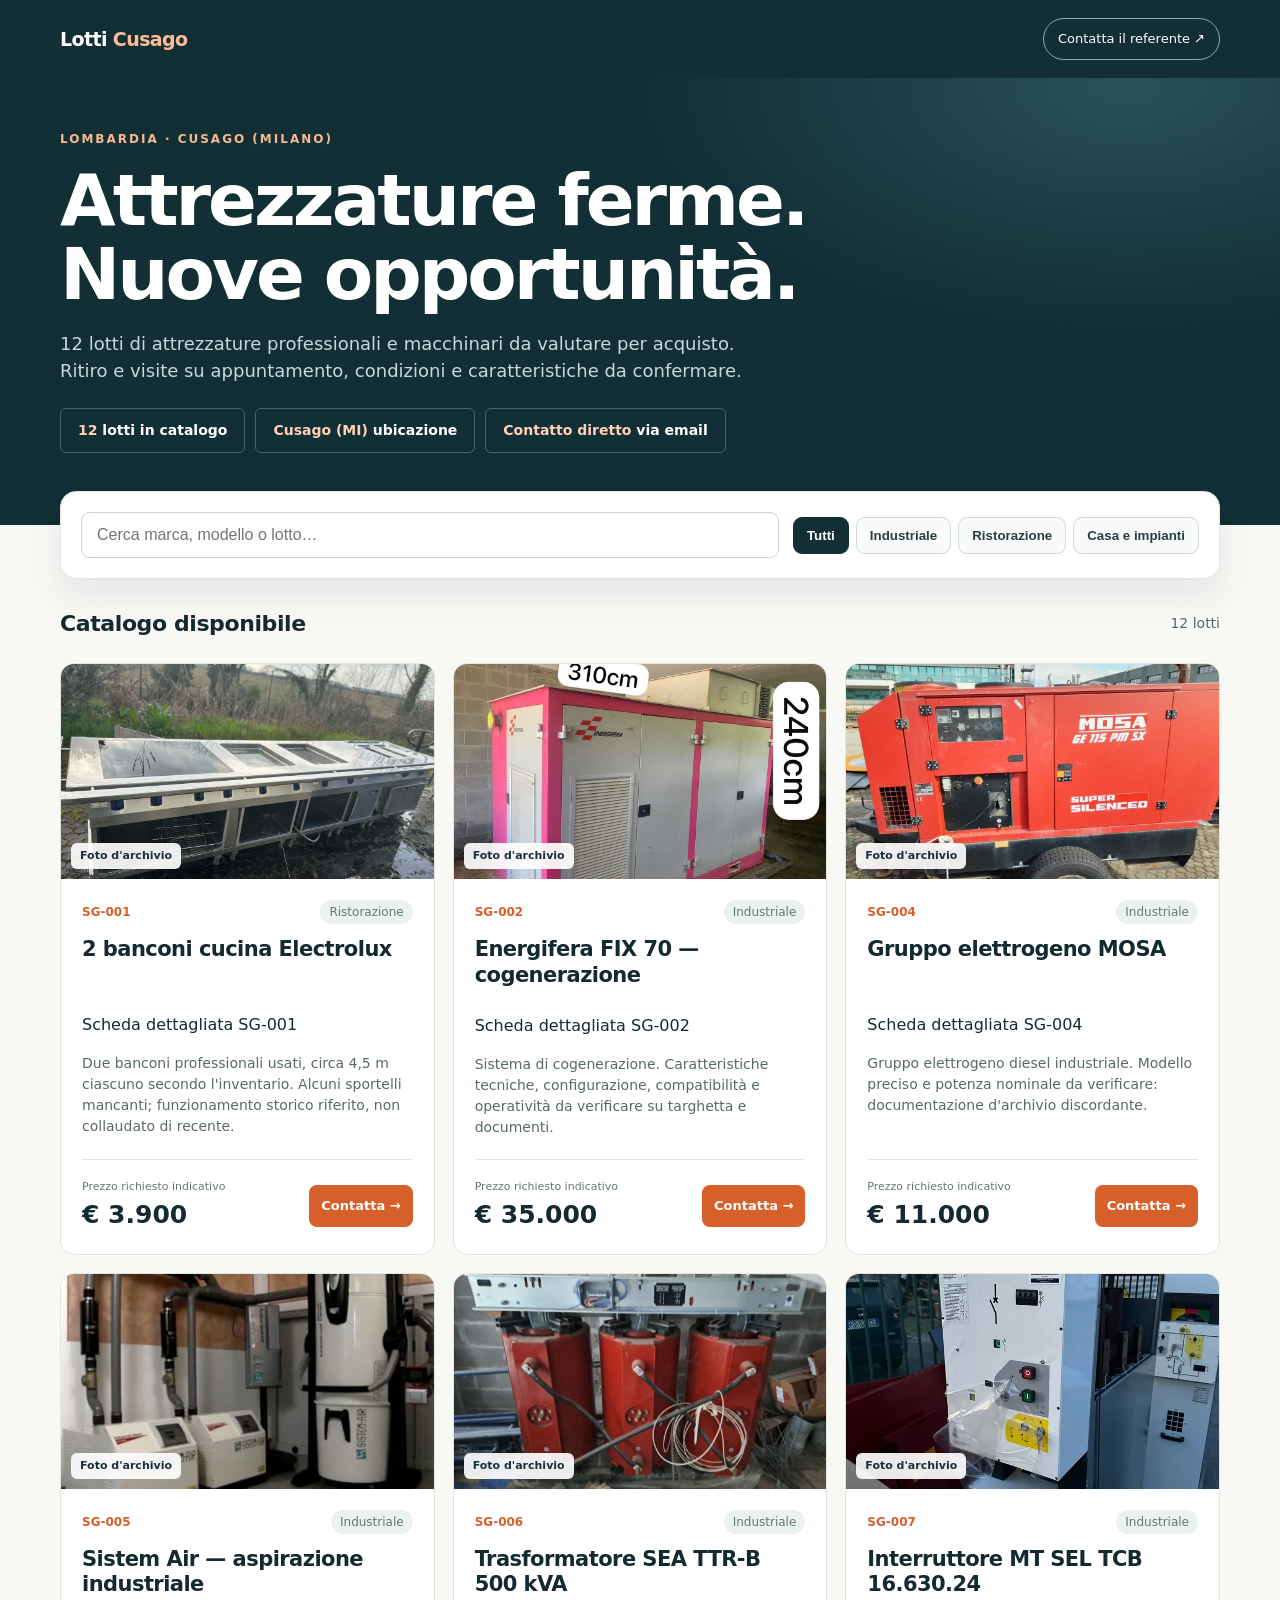
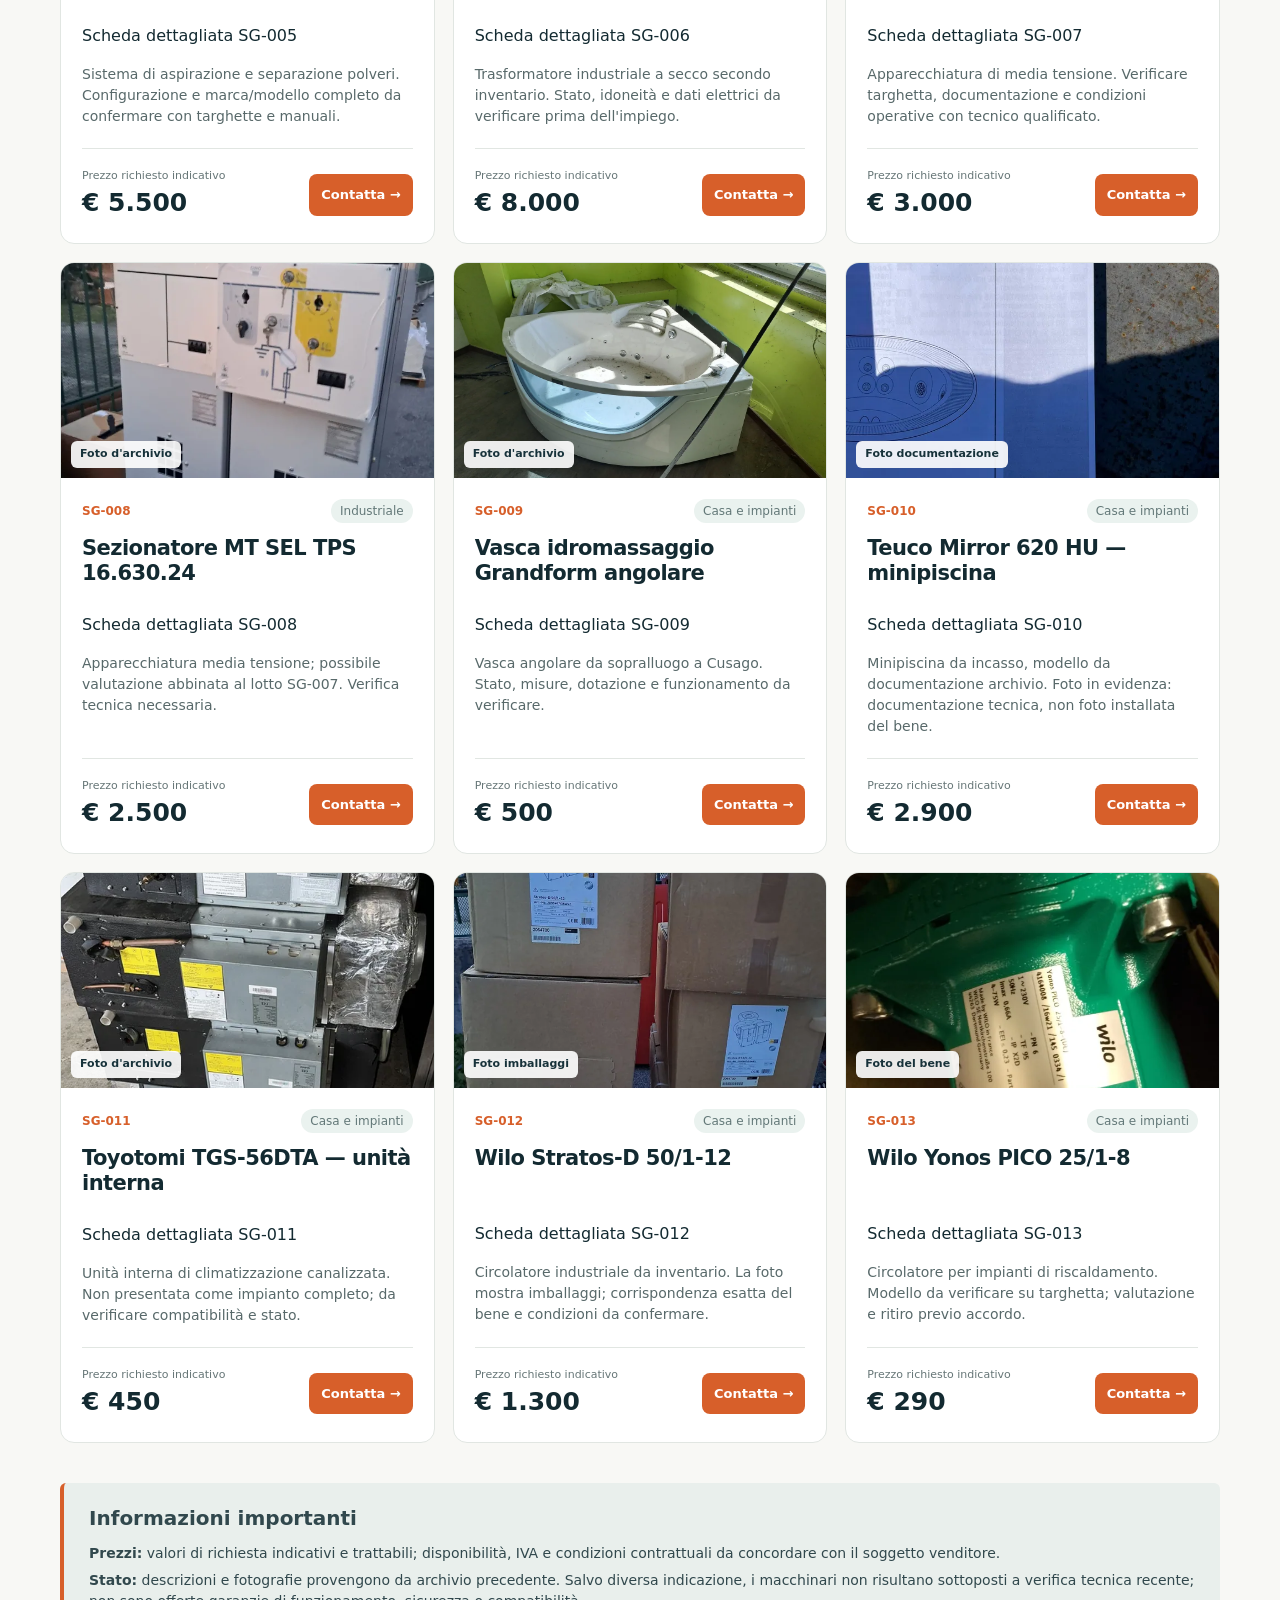
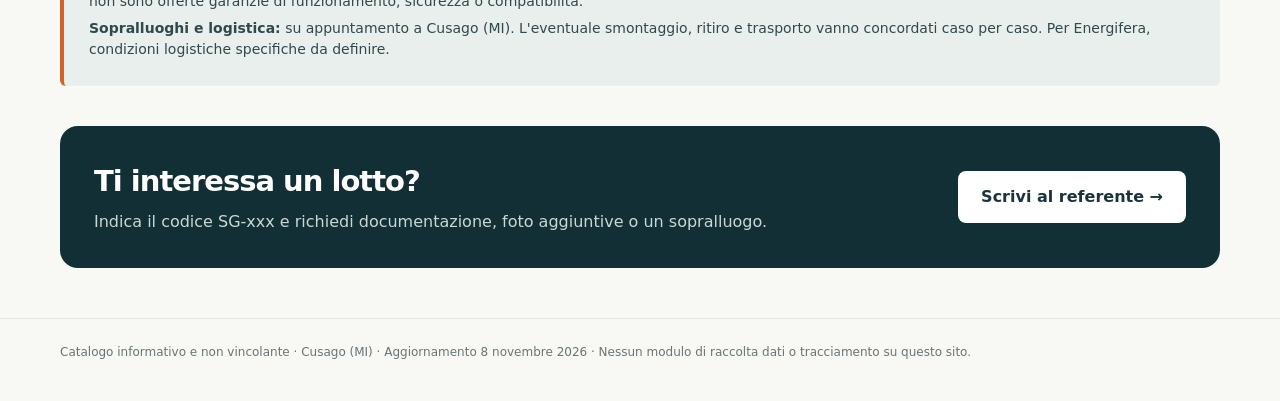
==== commit 9261ae68: "catalog: collega 12 pagine prodotto autonome e indicizzabili" ====
--- a/index.html
+++ b/index.html
@@ -1,49 +1,49 @@
 <!doctype html><html lang="it"><head><meta charset="utf-8"><meta name="viewport" content="width=device-width,initial-scale=1"><meta name="theme-color" content="#112f35"><title>12 macchinari e attrezzature in vendita a Cusago (MI) — catalogo</title><meta name="description" content="Catalogo di 12 lotti di attrezzature professionali, impianti industriali e articoli per casa e benessere disponibili presso Cusago (Milano). Prezzi indicativi e contatto diretto via email."><meta property="og:title" content="Macchinari e attrezzature a Cusago — 12 lotti"><meta property="og:description" content="Ristorazione, impianti industriali, climatizzazione e benessere. Consulta foto e prezzi indicativi."><meta property="og:type" content="website"><link rel="stylesheet" href="style.css"></head><body><header class="site-header"><div class="container nav"><a href="#top" class="brand">Lotti <b>Cusago</b></a><a href="mailto:francesco.assiste@gmail.com?subject=Richiesta%20informazioni%20lotti%20Cusago">Contatta il referente ↗</a></div></header><section class="hero" id="top"><div class="container"><div class="eyebrow">Lombardia · Cusago (Milano)</div><h1>Attrezzature ferme.<br>Nuove opportunità.</h1><p>12 lotti di attrezzature professionali e macchinari da valutare per acquisto. Ritiro e visite su appuntamento, condizioni e caratteristiche da confermare.</p><div class="stats"><span><strong>12</strong> lotti in catalogo</span><span><strong>Cusago (MI)</strong> ubicazione</span><span><strong>Contatto diretto</strong> via email</span></div></div></section><main class="container main"><div class="toolbar"><input id="search" type="search" placeholder="Cerca marca, modello o lotto…" aria-label="Cerca nel catalogo"><div class="filters" aria-label="Filtra per settore"><button class="active" data-filter="Tutti">Tutti</button><button data-filter="Industriale">Industriale</button><button data-filter="Ristorazione">Ristorazione</button><button data-filter="Casa e impianti">Casa e impianti</button></div></div><div class="line-head"><h2>Catalogo disponibile</h2><span id="count">12 lotti</span></div><section class="grid" aria-label="Elenco dei lotti"><article class="card" id="sg-001" data-category="Ristorazione" data-keywords="sg-001 2 banconi cucina electrolux due banconi professionali usati, circa 4,5 m ciascuno secondo l&#x27;inventario. alcuni sportelli mancanti; funzionamento storico riferito, non collaudato di recente.">
       <div class="photo"><img loading="lazy" src="foto/sg-001.webp" alt="2 banconi cucina Electrolux — Foto d&#x27;archivio" width="720" height="540"><span class="image-label">Foto d&#x27;archivio</span></div>
       <div class="card-body"><div class="topline"><span class="lot">SG-001</span><span class="category">Ristorazione</span></div>
-      <h3>2 banconi cucina Electrolux</h3><p class="description">Due banconi professionali usati, circa 4,5 m ciascuno secondo l&#x27;inventario. Alcuni sportelli mancanti; funzionamento storico riferito, non collaudato di recente.</p>
+      <h3>2 banconi cucina Electrolux</h3><p><a href="sg-001.html" aria-label="Apri la scheda dettagliata SG-001">Scheda dettagliata SG-001</a></p><p class="description">Due banconi professionali usati, circa 4,5 m ciascuno secondo l&#x27;inventario. Alcuni sportelli mancanti; funzionamento storico riferito, non collaudato di recente.</p>
       <div class="card-foot"><div><div class="caption">Prezzo richiesto indicativo</div><strong class="price">€ 3.900</strong></div><a class="cta" href="mailto:francesco.assiste@gmail.com?subject=Richiesta%20informazioni%20SG-001%20-%202%20banconi%20cucina%20Electrolux%20%28Cusago%29&body=Buongiorno%2C%20sono%20interessato%20al%20lotto%20SG-001%20%282%20banconi%20cucina%20Electrolux%29.%20Vorrei%20ricevere%20maggiori%20informazioni%20e%20verificare%20la%20disponibilit%C3%A0.%0A%0AGrazie." aria-label="Richiedi informazioni su SG-001">Contatta →</a></div></div></article><article class="card" id="sg-002" data-category="Industriale" data-keywords="sg-002 energifera fix 70 — cogenerazione sistema di cogenerazione. caratteristiche tecniche, configurazione, compatibilità e operatività da verificare su targhetta e documenti.">
       <div class="photo"><img loading="lazy" src="foto/sg-002.webp" alt="Energifera FIX 70 — cogenerazione — Foto d&#x27;archivio" width="720" height="540"><span class="image-label">Foto d&#x27;archivio</span></div>
       <div class="card-body"><div class="topline"><span class="lot">SG-002</span><span class="category">Industriale</span></div>
-      <h3>Energifera FIX 70 — cogenerazione</h3><p class="description">Sistema di cogenerazione. Caratteristiche tecniche, configurazione, compatibilità e operatività da verificare su targhetta e documenti.</p>
+      <h3>Energifera FIX 70 — cogenerazione</h3><p><a href="sg-002.html" aria-label="Apri la scheda dettagliata SG-002">Scheda dettagliata SG-002</a></p><p class="description">Sistema di cogenerazione. Caratteristiche tecniche, configurazione, compatibilità e operatività da verificare su targhetta e documenti.</p>
       <div class="card-foot"><div><div class="caption">Prezzo richiesto indicativo</div><strong class="price">€ 35.000</strong></div><a class="cta" href="mailto:francesco.assiste@gmail.com?subject=Richiesta%20informazioni%20SG-002%20-%20Energifera%20FIX%2070%20%E2%80%94%20cogenerazione%20%28Cusago%29&body=Buongiorno%2C%20sono%20interessato%20al%20lotto%20SG-002%20%28Energifera%20FIX%2070%20%E2%80%94%20cogenerazione%29.%20Vorrei%20ricevere%20maggiori%20informazioni%20e%20verificare%20la%20disponibilit%C3%A0.%0A%0AGrazie." aria-label="Richiedi informazioni su SG-002">Contatta →</a></div></div></article><article class="card" id="sg-004" data-category="Industriale" data-keywords="sg-004 gruppo elettrogeno mosa gruppo elettrogeno diesel industriale. modello preciso e potenza nominale da verificare: documentazione d&#x27;archivio discordante.">
       <div class="photo"><img loading="lazy" src="foto/sg-004.webp" alt="Gruppo elettrogeno MOSA — Foto d&#x27;archivio" width="720" height="540"><span class="image-label">Foto d&#x27;archivio</span></div>
       <div class="card-body"><div class="topline"><span class="lot">SG-004</span><span class="category">Industriale</span></div>
-      <h3>Gruppo elettrogeno MOSA</h3><p class="description">Gruppo elettrogeno diesel industriale. Modello preciso e potenza nominale da verificare: documentazione d&#x27;archivio discordante.</p>
+      <h3>Gruppo elettrogeno MOSA</h3><p><a href="sg-004.html" aria-label="Apri la scheda dettagliata SG-004">Scheda dettagliata SG-004</a></p><p class="description">Gruppo elettrogeno diesel industriale. Modello preciso e potenza nominale da verificare: documentazione d&#x27;archivio discordante.</p>
       <div class="card-foot"><div><div class="caption">Prezzo richiesto indicativo</div><strong class="price">€ 11.000</strong></div><a class="cta" href="mailto:francesco.assiste@gmail.com?subject=Richiesta%20informazioni%20SG-004%20-%20Gruppo%20elettrogeno%20MOSA%20%28Cusago%29&body=Buongiorno%2C%20sono%20interessato%20al%20lotto%20SG-004%20%28Gruppo%20elettrogeno%20MOSA%29.%20Vorrei%20ricevere%20maggiori%20informazioni%20e%20verificare%20la%20disponibilit%C3%A0.%0A%0AGrazie." aria-label="Richiedi informazioni su SG-004">Contatta →</a></div></div></article><article class="card" id="sg-005" data-category="Industriale" data-keywords="sg-005 sistem air — aspirazione industriale sistema di aspirazione e separazione polveri. configurazione e marca/modello completo da confermare con targhette e manuali.">
       <div class="photo"><img loading="lazy" src="foto/sg-005.webp" alt="Sistem Air — aspirazione industriale — Foto d&#x27;archivio" width="720" height="540"><span class="image-label">Foto d&#x27;archivio</span></div>
       <div class="card-body"><div class="topline"><span class="lot">SG-005</span><span class="category">Industriale</span></div>
-      <h3>Sistem Air — aspirazione industriale</h3><p class="description">Sistema di aspirazione e separazione polveri. Configurazione e marca/modello completo da confermare con targhette e manuali.</p>
+      <h3>Sistem Air — aspirazione industriale</h3><p><a href="sg-005.html" aria-label="Apri la scheda dettagliata SG-005">Scheda dettagliata SG-005</a></p><p class="description">Sistema di aspirazione e separazione polveri. Configurazione e marca/modello completo da confermare con targhette e manuali.</p>
       <div class="card-foot"><div><div class="caption">Prezzo richiesto indicativo</div><strong class="price">€ 5.500</strong></div><a class="cta" href="mailto:francesco.assiste@gmail.com?subject=Richiesta%20informazioni%20SG-005%20-%20Sistem%20Air%20%E2%80%94%20aspirazione%20industriale%20%28Cusago%29&body=Buongiorno%2C%20sono%20interessato%20al%20lotto%20SG-005%20%28Sistem%20Air%20%E2%80%94%20aspirazione%20industriale%29.%20Vorrei%20ricevere%20maggiori%20informazioni%20e%20verificare%20la%20disponibilit%C3%A0.%0A%0AGrazie." aria-label="Richiedi informazioni su SG-005">Contatta →</a></div></div></article><article class="card" id="sg-006" data-category="Industriale" data-keywords="sg-006 trasformatore sea ttr-b 500 kva trasformatore industriale a secco secondo inventario. stato, idoneità e dati elettrici da verificare prima dell&#x27;impiego.">
       <div class="photo"><img loading="lazy" src="foto/sg-006.webp" alt="Trasformatore SEA TTR-B 500 kVA — Foto d&#x27;archivio" width="720" height="540"><span class="image-label">Foto d&#x27;archivio</span></div>
       <div class="card-body"><div class="topline"><span class="lot">SG-006</span><span class="category">Industriale</span></div>
-      <h3>Trasformatore SEA TTR-B 500 kVA</h3><p class="description">Trasformatore industriale a secco secondo inventario. Stato, idoneità e dati elettrici da verificare prima dell&#x27;impiego.</p>
+      <h3>Trasformatore SEA TTR-B 500 kVA</h3><p><a href="sg-006.html" aria-label="Apri la scheda dettagliata SG-006">Scheda dettagliata SG-006</a></p><p class="description">Trasformatore industriale a secco secondo inventario. Stato, idoneità e dati elettrici da verificare prima dell&#x27;impiego.</p>
       <div class="card-foot"><div><div class="caption">Prezzo richiesto indicativo</div><strong class="price">€ 8.000</strong></div><a class="cta" href="mailto:francesco.assiste@gmail.com?subject=Richiesta%20informazioni%20SG-006%20-%20Trasformatore%20SEA%20TTR-B%20500%20kVA%20%28Cusago%29&body=Buongiorno%2C%20sono%20interessato%20al%20lotto%20SG-006%20%28Trasformatore%20SEA%20TTR-B%20500%20kVA%29.%20Vorrei%20ricevere%20maggiori%20informazioni%20e%20verificare%20la%20disponibilit%C3%A0.%0A%0AGrazie." aria-label="Richiedi informazioni su SG-006">Contatta →</a></div></div></article><article class="card" id="sg-007" data-category="Industriale" data-keywords="sg-007 interruttore mt sel tcb 16.630.24 apparecchiatura di media tensione. verificare targhetta, documentazione e condizioni operative con tecnico qualificato.">
       <div class="photo"><img loading="lazy" src="foto/sg-007.webp" alt="Interruttore MT SEL TCB 16.630.24 — Foto d&#x27;archivio" width="720" height="540"><span class="image-label">Foto d&#x27;archivio</span></div>
       <div class="card-body"><div class="topline"><span class="lot">SG-007</span><span class="category">Industriale</span></div>
-      <h3>Interruttore MT SEL TCB 16.630.24</h3><p class="description">Apparecchiatura di media tensione. Verificare targhetta, documentazione e condizioni operative con tecnico qualificato.</p>
+      <h3>Interruttore MT SEL TCB 16.630.24</h3><p><a href="sg-007.html" aria-label="Apri la scheda dettagliata SG-007">Scheda dettagliata SG-007</a></p><p class="description">Apparecchiatura di media tensione. Verificare targhetta, documentazione e condizioni operative con tecnico qualificato.</p>
       <div class="card-foot"><div><div class="caption">Prezzo richiesto indicativo</div><strong class="price">€ 3.000</strong></div><a class="cta" href="mailto:francesco.assiste@gmail.com?subject=Richiesta%20informazioni%20SG-007%20-%20Interruttore%20MT%20SEL%20TCB%2016.630.24%20%28Cusago%29&body=Buongiorno%2C%20sono%20interessato%20al%20lotto%20SG-007%20%28Interruttore%20MT%20SEL%20TCB%2016.630.24%29.%20Vorrei%20ricevere%20maggiori%20informazioni%20e%20verificare%20la%20disponibilit%C3%A0.%0A%0AGrazie." aria-label="Richiedi informazioni su SG-007">Contatta →</a></div></div></article><article class="card" id="sg-008" data-category="Industriale" data-keywords="sg-008 sezionatore mt sel tps 16.630.24 apparecchiatura media tensione; possibile valutazione abbinata al lotto sg-007. verifica tecnica necessaria.">
       <div class="photo"><img loading="lazy" src="foto/sg-008.webp" alt="Sezionatore MT SEL TPS 16.630.24 — Foto d&#x27;archivio" width="720" height="540"><span class="image-label">Foto d&#x27;archivio</span></div>
       <div class="card-body"><div class="topline"><span class="lot">SG-008</span><span class="category">Industriale</span></div>
-      <h3>Sezionatore MT SEL TPS 16.630.24</h3><p class="description">Apparecchiatura media tensione; possibile valutazione abbinata al lotto SG-007. Verifica tecnica necessaria.</p>
+      <h3>Sezionatore MT SEL TPS 16.630.24</h3><p><a href="sg-008.html" aria-label="Apri la scheda dettagliata SG-008">Scheda dettagliata SG-008</a></p><p class="description">Apparecchiatura media tensione; possibile valutazione abbinata al lotto SG-007. Verifica tecnica necessaria.</p>
       <div class="card-foot"><div><div class="caption">Prezzo richiesto indicativo</div><strong class="price">€ 2.500</strong></div><a class="cta" href="mailto:francesco.assiste@gmail.com?subject=Richiesta%20informazioni%20SG-008%20-%20Sezionatore%20MT%20SEL%20TPS%2016.630.24%20%28Cusago%29&body=Buongiorno%2C%20sono%20interessato%20al%20lotto%20SG-008%20%28Sezionatore%20MT%20SEL%20TPS%2016.630.24%29.%20Vorrei%20ricevere%20maggiori%20informazioni%20e%20verificare%20la%20disponibilit%C3%A0.%0A%0AGrazie." aria-label="Richiedi informazioni su SG-008">Contatta →</a></div></div></article><article class="card" id="sg-009" data-category="Casa e impianti" data-keywords="sg-009 vasca idromassaggio grandform angolare vasca angolare da sopralluogo a cusago. stato, misure, dotazione e funzionamento da verificare.">
       <div class="photo"><img loading="lazy" src="foto/sg-009.webp" alt="Vasca idromassaggio Grandform angolare — Foto d&#x27;archivio" width="720" height="540"><span class="image-label">Foto d&#x27;archivio</span></div>
       <div class="card-body"><div class="topline"><span class="lot">SG-009</span><span class="category">Casa e impianti</span></div>
-      <h3>Vasca idromassaggio Grandform angolare</h3><p class="description">Vasca angolare da sopralluogo a Cusago. Stato, misure, dotazione e funzionamento da verificare.</p>
+      <h3>Vasca idromassaggio Grandform angolare</h3><p><a href="sg-009.html" aria-label="Apri la scheda dettagliata SG-009">Scheda dettagliata SG-009</a></p><p class="description">Vasca angolare da sopralluogo a Cusago. Stato, misure, dotazione e funzionamento da verificare.</p>
       <div class="card-foot"><div><div class="caption">Prezzo richiesto indicativo</div><strong class="price">€ 500</strong></div><a class="cta" href="mailto:francesco.assiste@gmail.com?subject=Richiesta%20informazioni%20SG-009%20-%20Vasca%20idromassaggio%20Grandform%20angolare%20%28Cusago%29&body=Buongiorno%2C%20sono%20interessato%20al%20lotto%20SG-009%20%28Vasca%20idromassaggio%20Grandform%20angolare%29.%20Vorrei%20ricevere%20maggiori%20informazioni%20e%20verificare%20la%20disponibilit%C3%A0.%0A%0AGrazie." aria-label="Richiedi informazioni su SG-009">Contatta →</a></div></div></article><article class="card" id="sg-010" data-category="Casa e impianti" data-keywords="sg-010 teuco mirror 620 hu — minipiscina minipiscina da incasso, modello da documentazione archivio. foto in evidenza: documentazione tecnica, non foto installata del bene.">
       <div class="photo"><img loading="lazy" src="foto/sg-010.webp" alt="Teuco Mirror 620 HU — minipiscina — Foto documentazione" width="720" height="540"><span class="image-label">Foto documentazione</span></div>
       <div class="card-body"><div class="topline"><span class="lot">SG-010</span><span class="category">Casa e impianti</span></div>
-      <h3>Teuco Mirror 620 HU — minipiscina</h3><p class="description">Minipiscina da incasso, modello da documentazione archivio. Foto in evidenza: documentazione tecnica, non foto installata del bene.</p>
+      <h3>Teuco Mirror 620 HU — minipiscina</h3><p><a href="sg-010.html" aria-label="Apri la scheda dettagliata SG-010">Scheda dettagliata SG-010</a></p><p class="description">Minipiscina da incasso, modello da documentazione archivio. Foto in evidenza: documentazione tecnica, non foto installata del bene.</p>
       <div class="card-foot"><div><div class="caption">Prezzo richiesto indicativo</div><strong class="price">€ 2.900</strong></div><a class="cta" href="mailto:francesco.assiste@gmail.com?subject=Richiesta%20informazioni%20SG-010%20-%20Teuco%20Mirror%20620%20HU%20%E2%80%94%20minipiscina%20%28Cusago%29&body=Buongiorno%2C%20sono%20interessato%20al%20lotto%20SG-010%20%28Teuco%20Mirror%20620%20HU%20%E2%80%94%20minipiscina%29.%20Vorrei%20ricevere%20maggiori%20informazioni%20e%20verificare%20la%20disponibilit%C3%A0.%0A%0AGrazie." aria-label="Richiedi informazioni su SG-010">Contatta →</a></div></div></article><article class="card" id="sg-011" data-category="Casa e impianti" data-keywords="sg-011 toyotomi tgs-56dta — unità interna unità interna di climatizzazione canalizzata. non presentata come impianto completo; da verificare compatibilità e stato.">
       <div class="photo"><img loading="lazy" src="foto/sg-011.webp" alt="Toyotomi TGS-56DTA — unità interna — Foto d&#x27;archivio" width="720" height="540"><span class="image-label">Foto d&#x27;archivio</span></div>
       <div class="card-body"><div class="topline"><span class="lot">SG-011</span><span class="category">Casa e impianti</span></div>
-      <h3>Toyotomi TGS-56DTA — unità interna</h3><p class="description">Unità interna di climatizzazione canalizzata. Non presentata come impianto completo; da verificare compatibilità e stato.</p>
+      <h3>Toyotomi TGS-56DTA — unità interna</h3><p><a href="sg-011.html" aria-label="Apri la scheda dettagliata SG-011">Scheda dettagliata SG-011</a></p><p class="description">Unità interna di climatizzazione canalizzata. Non presentata come impianto completo; da verificare compatibilità e stato.</p>
       <div class="card-foot"><div><div class="caption">Prezzo richiesto indicativo</div><strong class="price">€ 450</strong></div><a class="cta" href="mailto:francesco.assiste@gmail.com?subject=Richiesta%20informazioni%20SG-011%20-%20Toyotomi%20TGS-56DTA%20%E2%80%94%20unit%C3%A0%20interna%20%28Cusago%29&body=Buongiorno%2C%20sono%20interessato%20al%20lotto%20SG-011%20%28Toyotomi%20TGS-56DTA%20%E2%80%94%20unit%C3%A0%20interna%29.%20Vorrei%20ricevere%20maggiori%20informazioni%20e%20verificare%20la%20disponibilit%C3%A0.%0A%0AGrazie." aria-label="Richiedi informazioni su SG-011">Contatta →</a></div></div></article><article class="card" id="sg-012" data-category="Casa e impianti" data-keywords="sg-012 wilo stratos-d 50/1-12 circolatore industriale da inventario. la foto mostra imballaggi; corrispondenza esatta del bene e condizioni da confermare.">
       <div class="photo"><img loading="lazy" src="foto/sg-012.webp" alt="Wilo Stratos-D 50/1-12 — Foto imballaggi" width="720" height="540"><span class="image-label">Foto imballaggi</span></div>
       <div class="card-body"><div class="topline"><span class="lot">SG-012</span><span class="category">Casa e impianti</span></div>
-      <h3>Wilo Stratos-D 50/1-12</h3><p class="description">Circolatore industriale da inventario. La foto mostra imballaggi; corrispondenza esatta del bene e condizioni da confermare.</p>
+      <h3>Wilo Stratos-D 50/1-12</h3><p><a href="sg-012.html" aria-label="Apri la scheda dettagliata SG-012">Scheda dettagliata SG-012</a></p><p class="description">Circolatore industriale da inventario. La foto mostra imballaggi; corrispondenza esatta del bene e condizioni da confermare.</p>
       <div class="card-foot"><div><div class="caption">Prezzo richiesto indicativo</div><strong class="price">€ 1.300</strong></div><a class="cta" href="mailto:francesco.assiste@gmail.com?subject=Richiesta%20informazioni%20SG-012%20-%20Wilo%20Stratos-D%2050/1-12%20%28Cusago%29&body=Buongiorno%2C%20sono%20interessato%20al%20lotto%20SG-012%20%28Wilo%20Stratos-D%2050/1-12%29.%20Vorrei%20ricevere%20maggiori%20informazioni%20e%20verificare%20la%20disponibilit%C3%A0.%0A%0AGrazie." aria-label="Richiedi informazioni su SG-012">Contatta →</a></div></div></article><article class="card" id="sg-013" data-category="Casa e impianti" data-keywords="sg-013 wilo yonos pico 25/1-8 circolatore per impianti di riscaldamento. modello da verificare su targhetta; valutazione e ritiro previo accordo.">
       <div class="photo"><img loading="lazy" src="foto/sg-013.webp" alt="Wilo Yonos PICO 25/1-8 — Foto del bene" width="720" height="540"><span class="image-label">Foto del bene</span></div>
       <div class="card-body"><div class="topline"><span class="lot">SG-013</span><span class="category">Casa e impianti</span></div>
-      <h3>Wilo Yonos PICO 25/1-8</h3><p class="description">Circolatore per impianti di riscaldamento. Modello da verificare su targhetta; valutazione e ritiro previo accordo.</p>
+      <h3>Wilo Yonos PICO 25/1-8</h3><p><a href="sg-013.html" aria-label="Apri la scheda dettagliata SG-013">Scheda dettagliata SG-013</a></p><p class="description">Circolatore per impianti di riscaldamento. Modello da verificare su targhetta; valutazione e ritiro previo accordo.</p>
       <div class="card-foot"><div><div class="caption">Prezzo richiesto indicativo</div><strong class="price">€ 290</strong></div><a class="cta" href="mailto:francesco.assiste@gmail.com?subject=Richiesta%20informazioni%20SG-013%20-%20Wilo%20Yonos%20PICO%2025/1-8%20%28Cusago%29&body=Buongiorno%2C%20sono%20interessato%20al%20lotto%20SG-013%20%28Wilo%20Yonos%20PICO%2025/1-8%29.%20Vorrei%20ricevere%20maggiori%20informazioni%20e%20verificare%20la%20disponibilit%C3%A0.%0A%0AGrazie." aria-label="Richiedi informazioni su SG-013">Contatta →</a></div></div></article></section><p class="no-results" role="status">Nessun lotto corrisponde alla ricerca.</p><div class="note"><h2>Informazioni importanti</h2><p><strong>Prezzi:</strong> valori di richiesta indicativi e trattabili; disponibilità, IVA e condizioni contrattuali da concordare con il soggetto venditore.</p><p><strong>Stato:</strong> descrizioni e fotografie provengono da archivio precedente. Salvo diversa indicazione, i macchinari non risultano sottoposti a verifica tecnica recente; non sono offerte garanzie di funzionamento, sicurezza o compatibilità.</p><p><strong>Sopralluoghi e logistica:</strong> su appuntamento a Cusago (MI). L'eventuale smontaggio, ritiro e trasporto vanno concordati caso per caso. Per Energifera, condizioni logistiche specifiche da definire.</p></div><section class="contact"><div><h2>Ti interessa un lotto?</h2><p>Indica il codice SG-xxx e richiedi documentazione, foto aggiuntive o un sopralluogo.</p></div><a href="mailto:francesco.assiste@gmail.com?subject=Richiesta%20informazioni%20catalogo%20Cusago">Scrivi al referente →</a></section></main><footer class="footer"><div class="container">Catalogo informativo e non vincolante · Cusago (MI) · Aggiornamento 8 novembre 2026 · Nessun modulo di raccolta dati o tracciamento su questo sito.</div></footer><script src="app.js"></script></body></html>
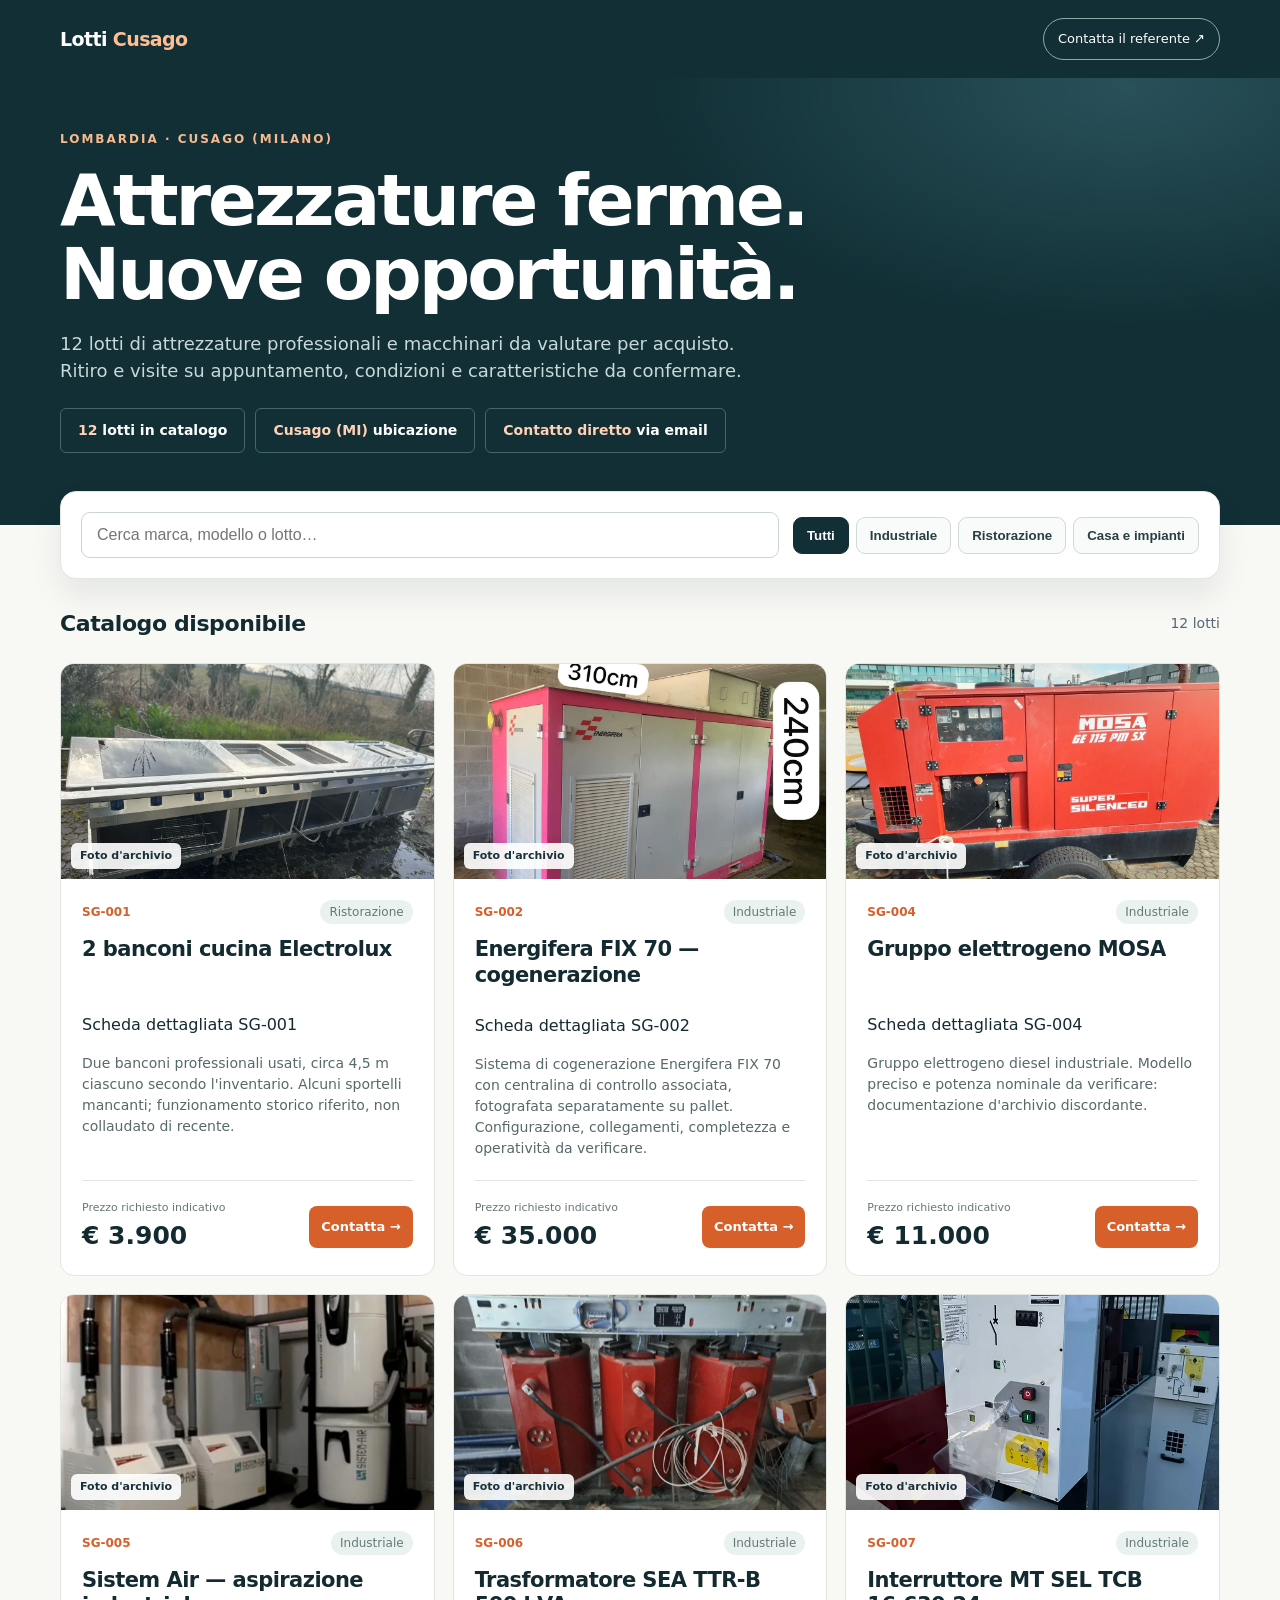
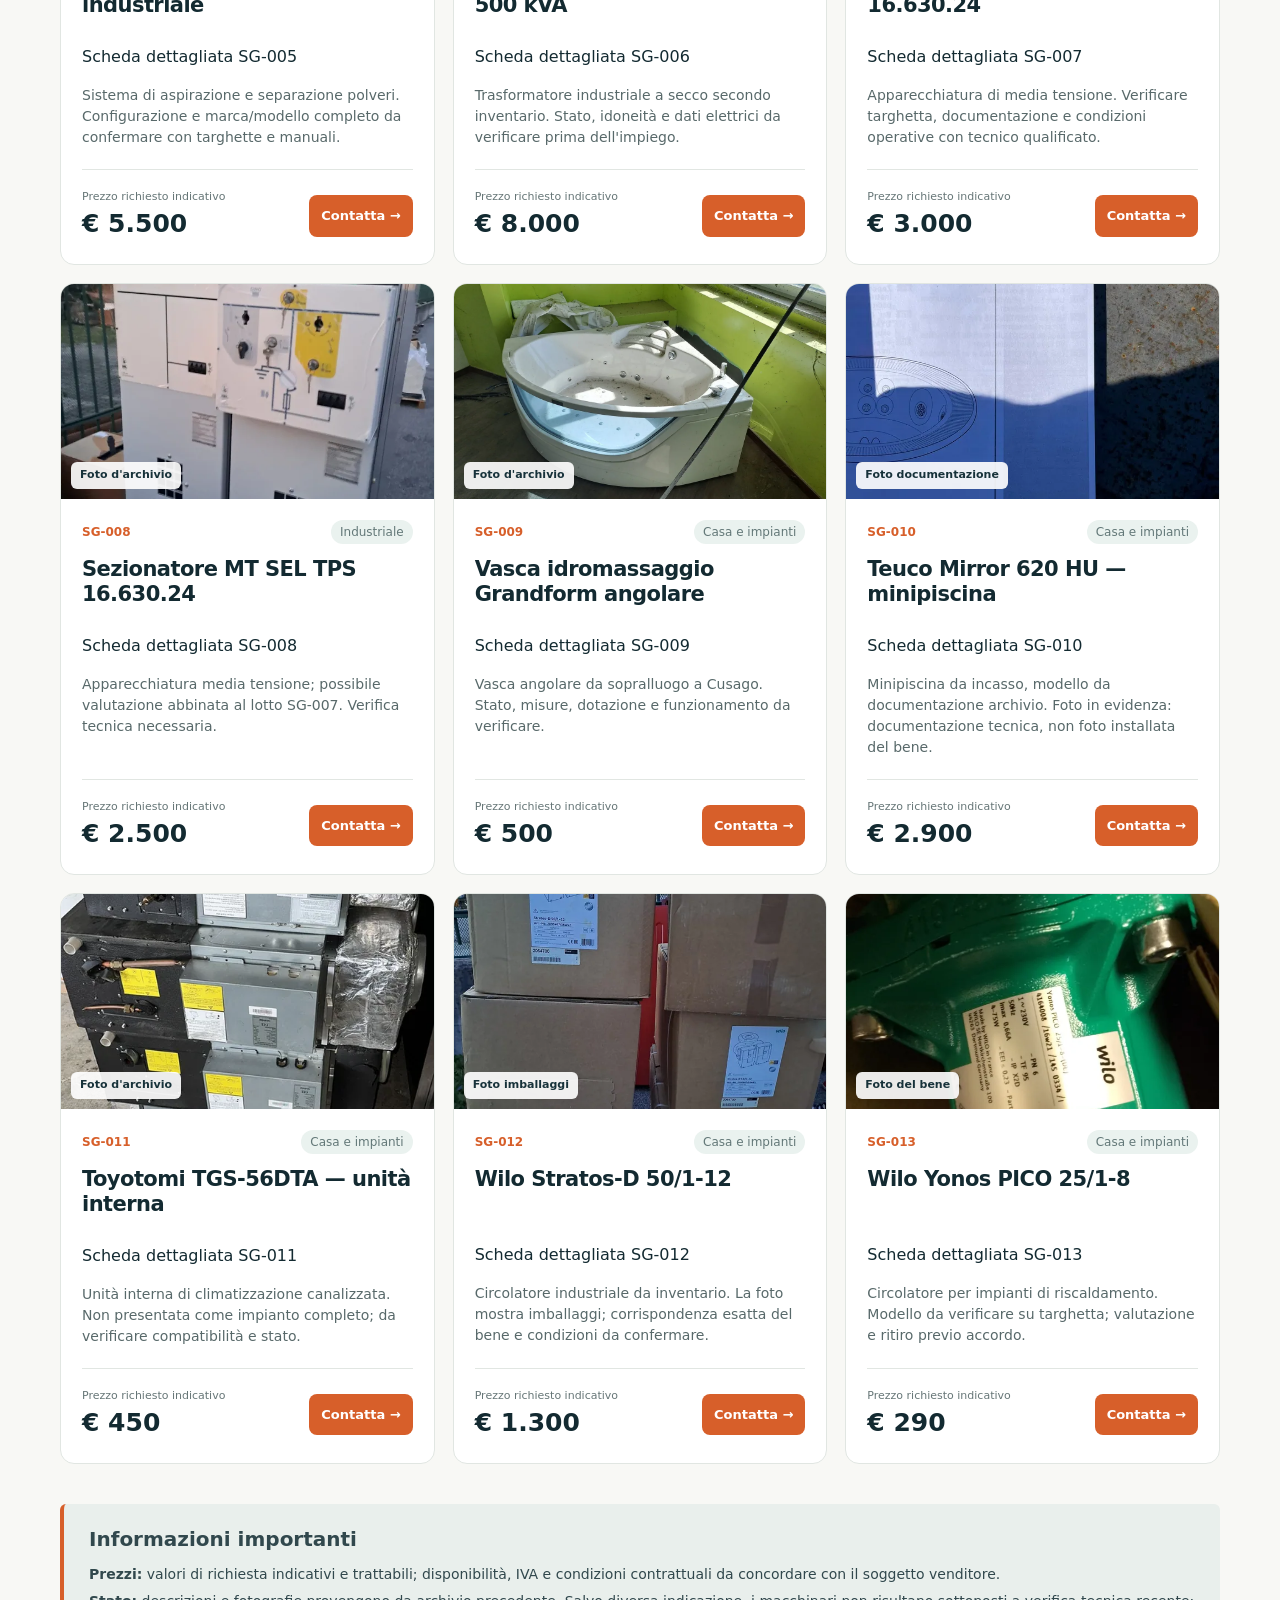
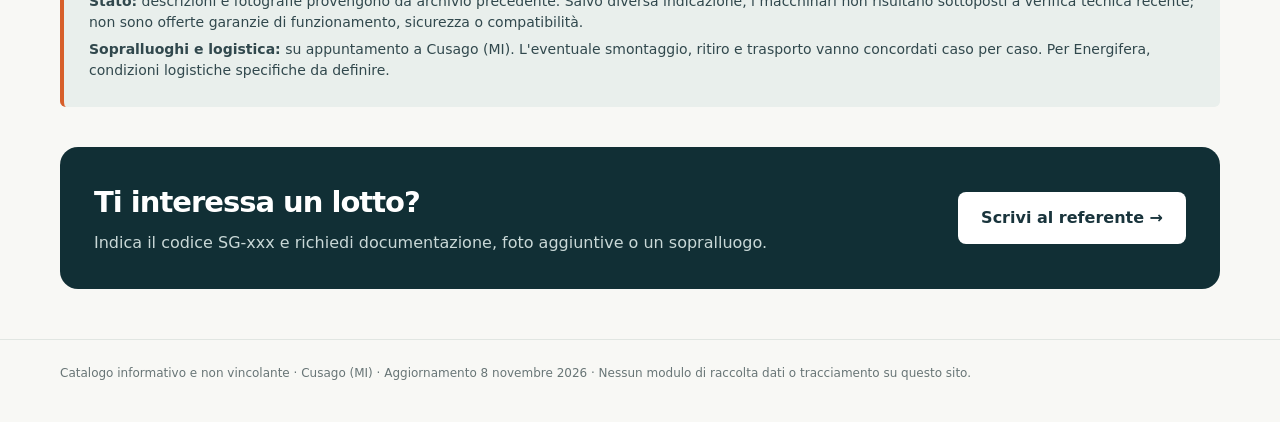
==== commit 1312c169: "catalog: collega centralina di controllo a Energifera SG002" ====
--- a/index.html
+++ b/index.html
@@ -5,7 +5,7 @@
       <div class="card-foot"><div><div class="caption">Prezzo richiesto indicativo</div><strong class="price">€ 3.900</strong></div><a class="cta" href="mailto:francesco.assiste@gmail.com?subject=Richiesta%20informazioni%20SG-001%20-%202%20banconi%20cucina%20Electrolux%20%28Cusago%29&body=Buongiorno%2C%20sono%20interessato%20al%20lotto%20SG-001%20%282%20banconi%20cucina%20Electrolux%29.%20Vorrei%20ricevere%20maggiori%20informazioni%20e%20verificare%20la%20disponibilit%C3%A0.%0A%0AGrazie." aria-label="Richiedi informazioni su SG-001">Contatta →</a></div></div></article><article class="card" id="sg-002" data-category="Industriale" data-keywords="sg-002 energifera fix 70 — cogenerazione sistema di cogenerazione. caratteristiche tecniche, configurazione, compatibilità e operatività da verificare su targhetta e documenti.">
       <div class="photo"><img loading="lazy" src="foto/sg-002.webp" alt="Energifera FIX 70 — cogenerazione — Foto d&#x27;archivio" width="720" height="540"><span class="image-label">Foto d&#x27;archivio</span></div>
       <div class="card-body"><div class="topline"><span class="lot">SG-002</span><span class="category">Industriale</span></div>
-      <h3>Energifera FIX 70 — cogenerazione</h3><p><a href="sg-002.html" aria-label="Apri la scheda dettagliata SG-002">Scheda dettagliata SG-002</a></p><p class="description">Sistema di cogenerazione. Caratteristiche tecniche, configurazione, compatibilità e operatività da verificare su targhetta e documenti.</p>
+      <h3>Energifera FIX 70 — cogenerazione</h3><p><a href="sg-002.html" aria-label="Apri la scheda dettagliata SG-002">Scheda dettagliata SG-002</a></p><p class="description">Sistema di cogenerazione Energifera FIX 70 con centralina di controllo associata, fotografata separatamente su pallet. Configurazione, collegamenti, completezza e operatività da verificare.</p>
       <div class="card-foot"><div><div class="caption">Prezzo richiesto indicativo</div><strong class="price">€ 35.000</strong></div><a class="cta" href="mailto:francesco.assiste@gmail.com?subject=Richiesta%20informazioni%20SG-002%20-%20Energifera%20FIX%2070%20%E2%80%94%20cogenerazione%20%28Cusago%29&body=Buongiorno%2C%20sono%20interessato%20al%20lotto%20SG-002%20%28Energifera%20FIX%2070%20%E2%80%94%20cogenerazione%29.%20Vorrei%20ricevere%20maggiori%20informazioni%20e%20verificare%20la%20disponibilit%C3%A0.%0A%0AGrazie." aria-label="Richiedi informazioni su SG-002">Contatta →</a></div></div></article><article class="card" id="sg-004" data-category="Industriale" data-keywords="sg-004 gruppo elettrogeno mosa gruppo elettrogeno diesel industriale. modello preciso e potenza nominale da verificare: documentazione d&#x27;archivio discordante.">
       <div class="photo"><img loading="lazy" src="foto/sg-004.webp" alt="Gruppo elettrogeno MOSA — Foto d&#x27;archivio" width="720" height="540"><span class="image-label">Foto d&#x27;archivio</span></div>
       <div class="card-body"><div class="topline"><span class="lot">SG-004</span><span class="category">Industriale</span></div>
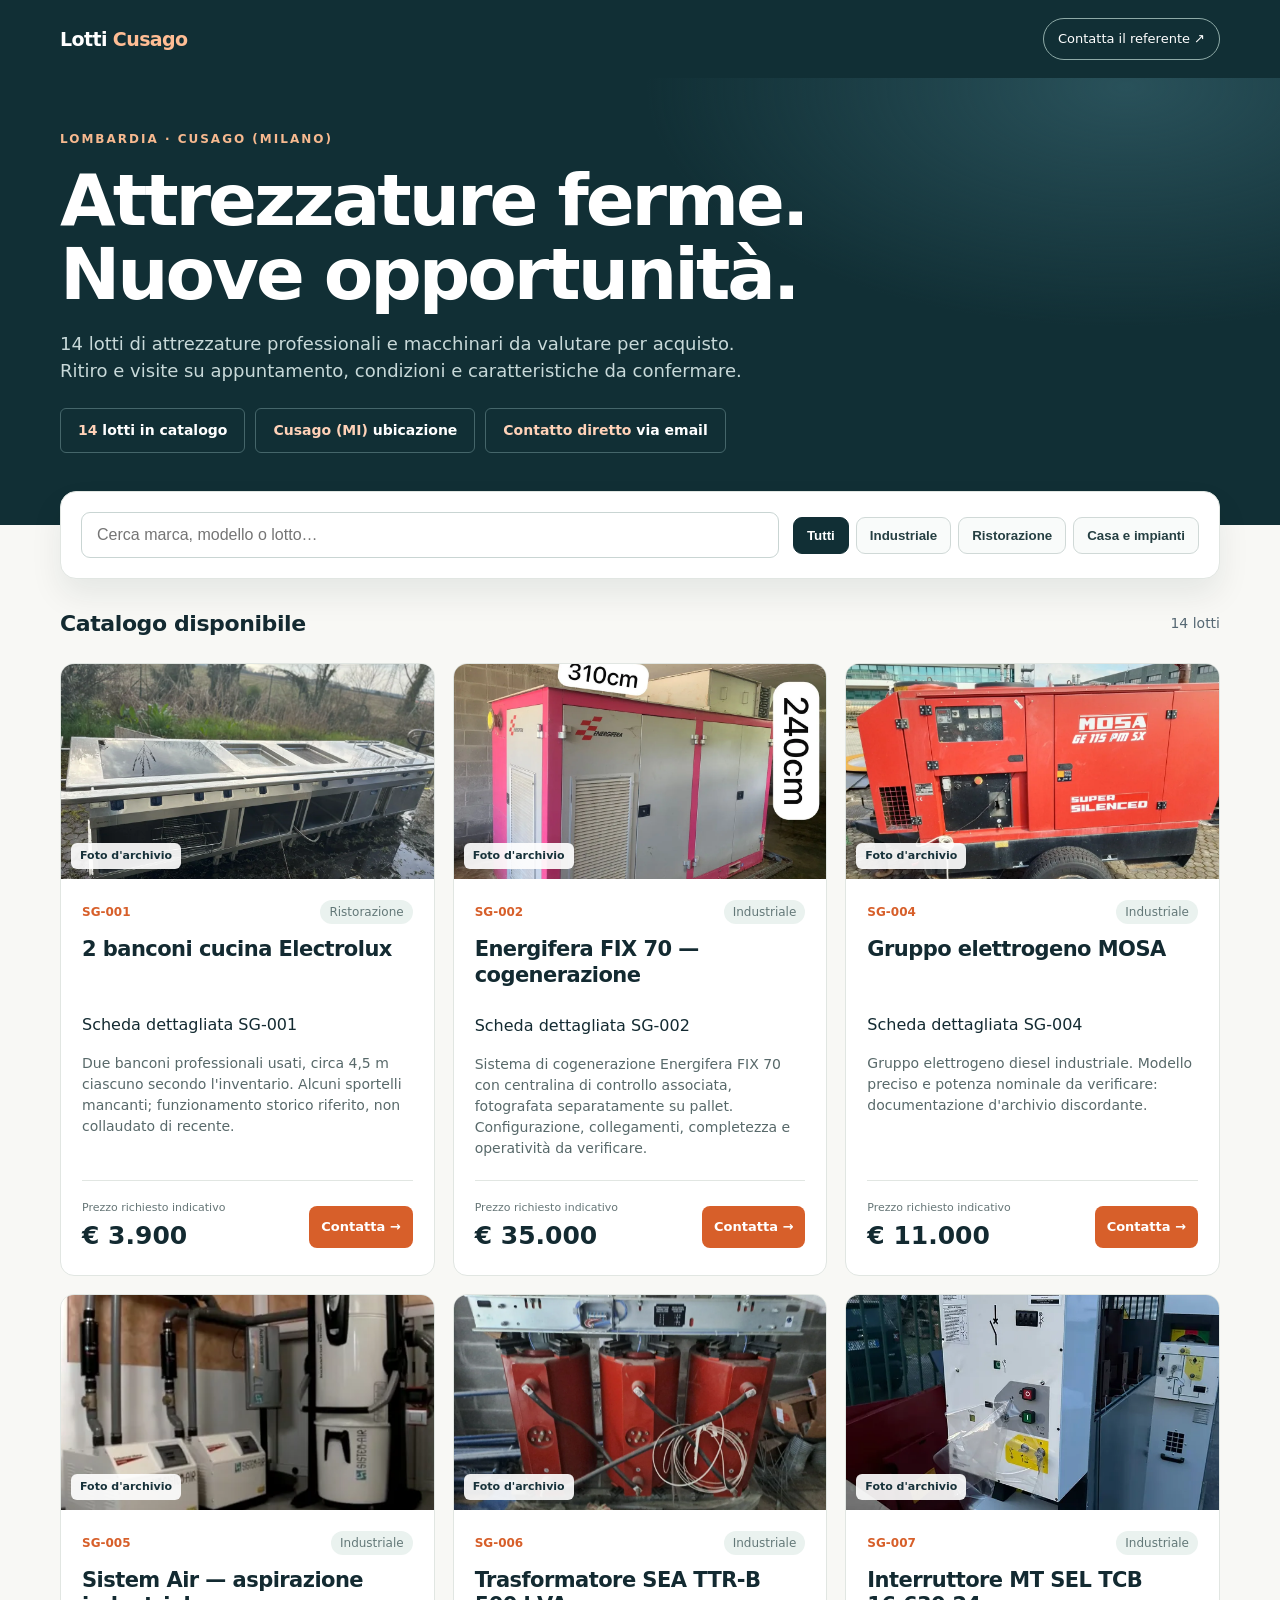
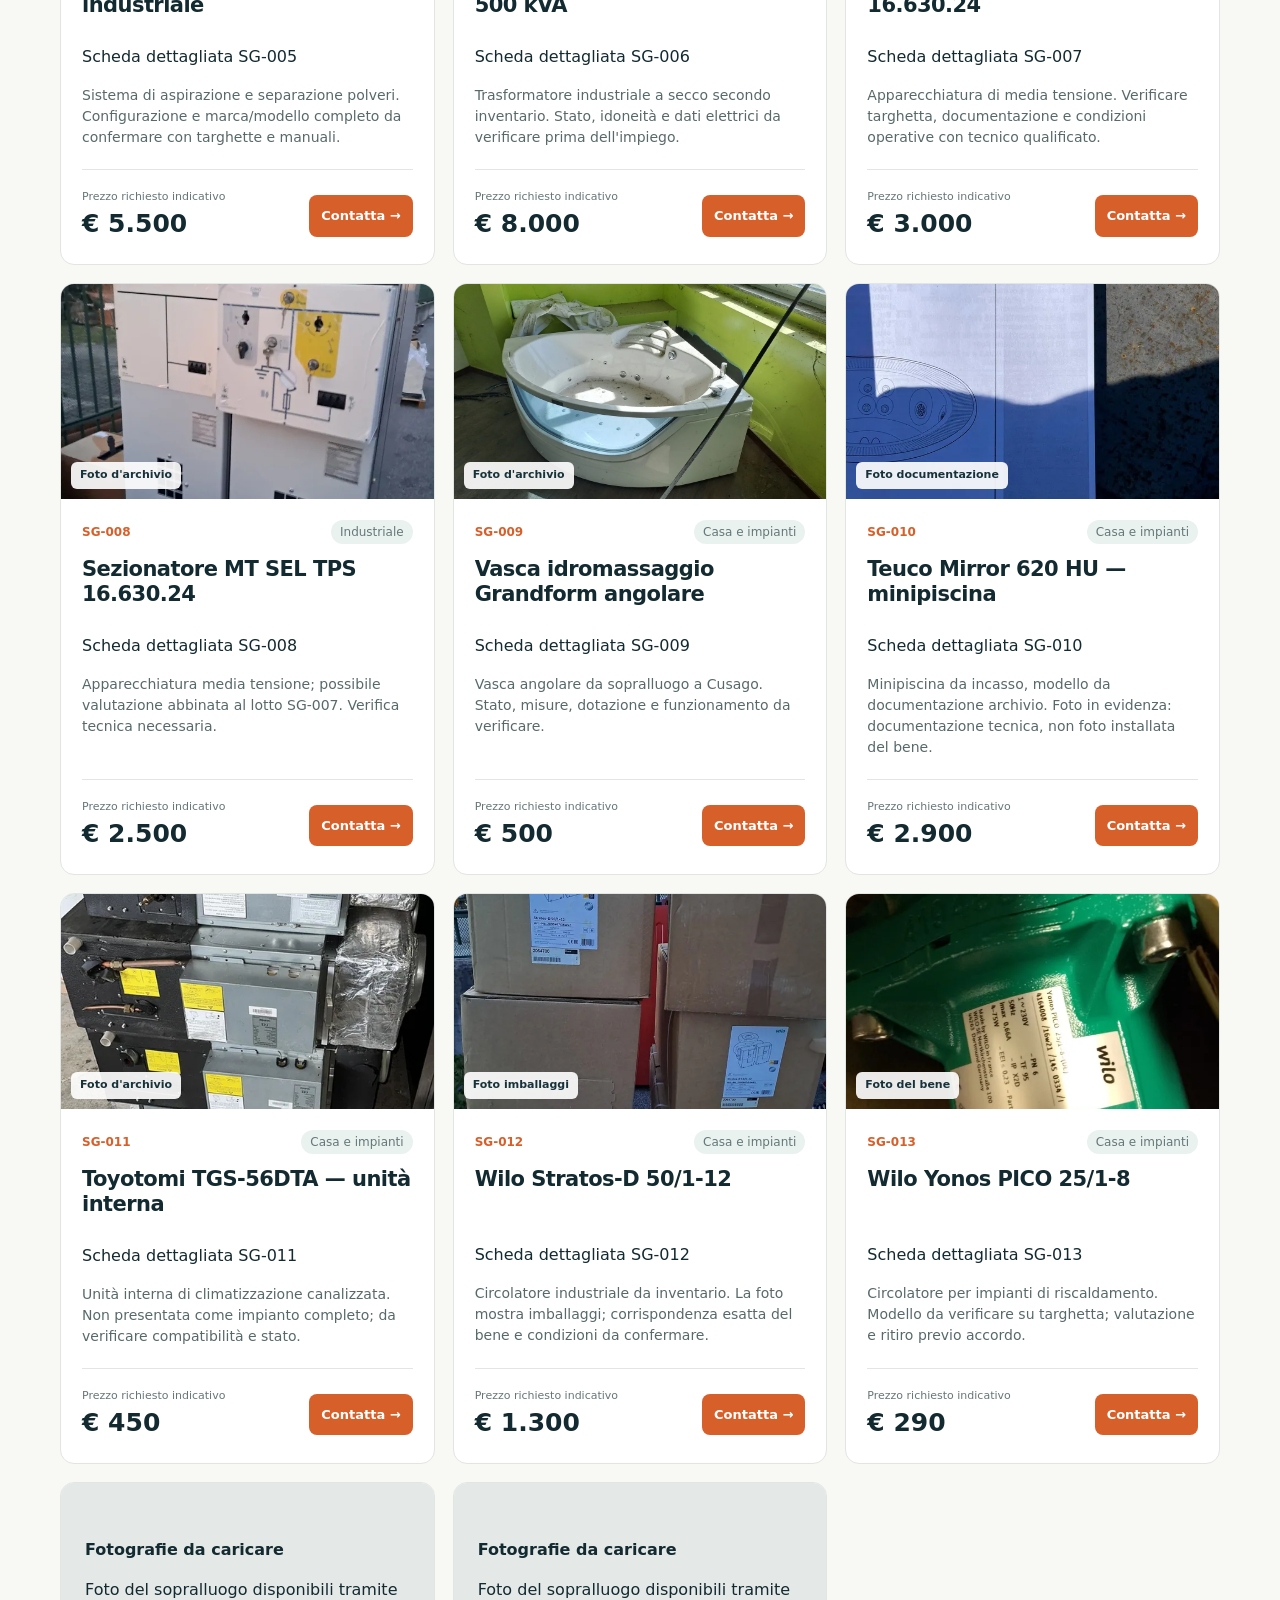
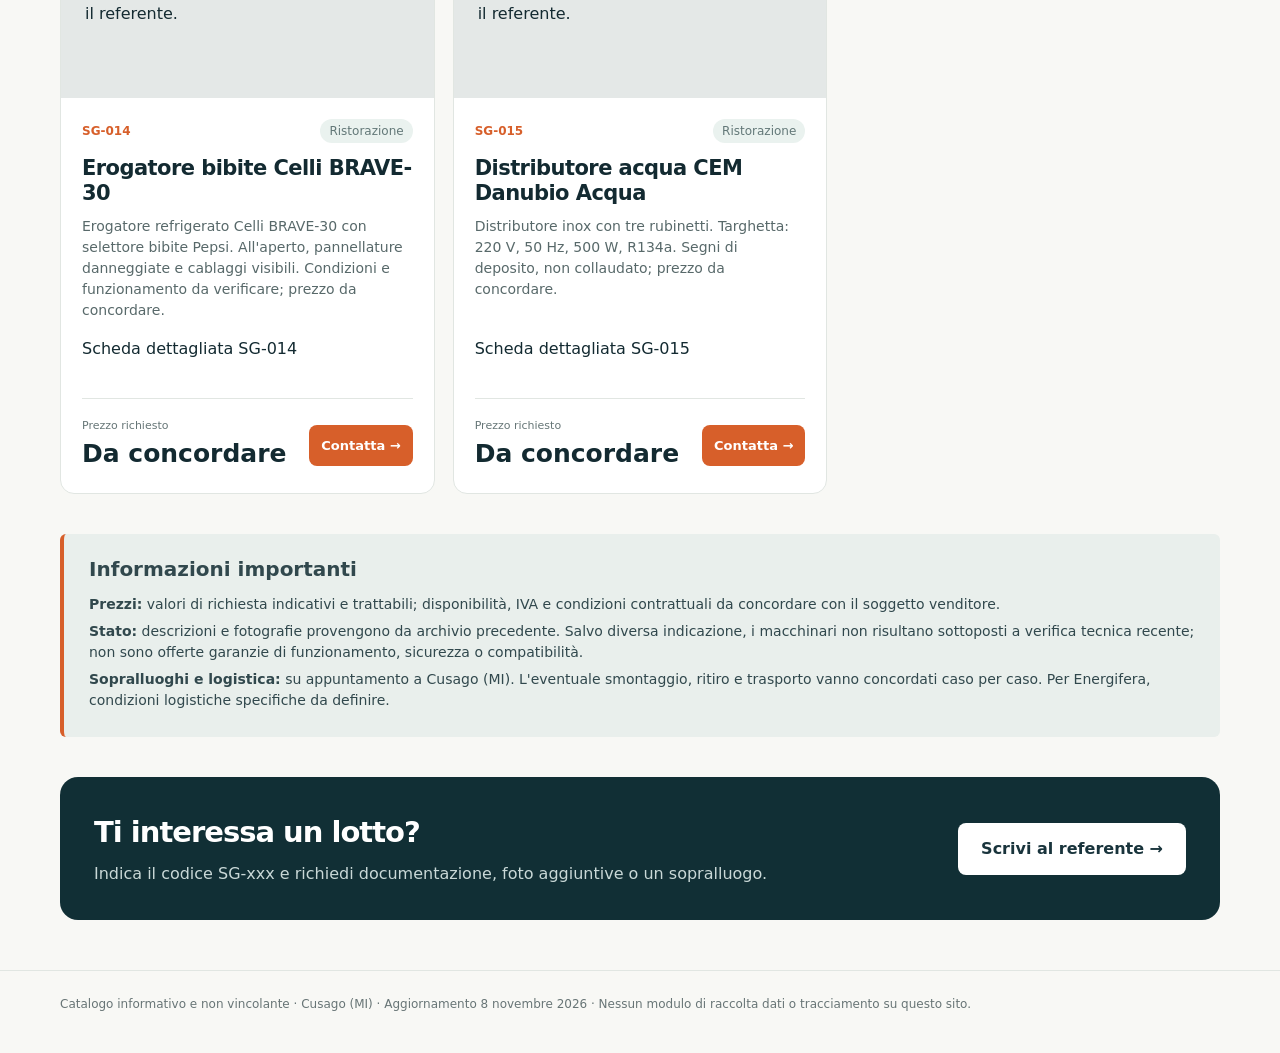
==== commit 4a02f767: "catalog: inserisci Celli e CEM autorizzati, 14 lotti pubblici" ====
--- a/index.html
+++ b/index.html
@@ -1,4 +1,4 @@
-<!doctype html><html lang="it"><head><meta charset="utf-8"><meta name="viewport" content="width=device-width,initial-scale=1"><meta name="theme-color" content="#112f35"><title>12 macchinari e attrezzature in vendita a Cusago (MI) — catalogo</title><meta name="description" content="Catalogo di 12 lotti di attrezzature professionali, impianti industriali e articoli per casa e benessere disponibili presso Cusago (Milano). Prezzi indicativi e contatto diretto via email."><meta property="og:title" content="Macchinari e attrezzature a Cusago — 12 lotti"><meta property="og:description" content="Ristorazione, impianti industriali, climatizzazione e benessere. Consulta foto e prezzi indicativi."><meta property="og:type" content="website"><link rel="stylesheet" href="style.css"></head><body><header class="site-header"><div class="container nav"><a href="#top" class="brand">Lotti <b>Cusago</b></a><a href="mailto:francesco.assiste@gmail.com?subject=Richiesta%20informazioni%20lotti%20Cusago">Contatta il referente ↗</a></div></header><section class="hero" id="top"><div class="container"><div class="eyebrow">Lombardia · Cusago (Milano)</div><h1>Attrezzature ferme.<br>Nuove opportunità.</h1><p>12 lotti di attrezzature professionali e macchinari da valutare per acquisto. Ritiro e visite su appuntamento, condizioni e caratteristiche da confermare.</p><div class="stats"><span><strong>12</strong> lotti in catalogo</span><span><strong>Cusago (MI)</strong> ubicazione</span><span><strong>Contatto diretto</strong> via email</span></div></div></section><main class="container main"><div class="toolbar"><input id="search" type="search" placeholder="Cerca marca, modello o lotto…" aria-label="Cerca nel catalogo"><div class="filters" aria-label="Filtra per settore"><button class="active" data-filter="Tutti">Tutti</button><button data-filter="Industriale">Industriale</button><button data-filter="Ristorazione">Ristorazione</button><button data-filter="Casa e impianti">Casa e impianti</button></div></div><div class="line-head"><h2>Catalogo disponibile</h2><span id="count">12 lotti</span></div><section class="grid" aria-label="Elenco dei lotti"><article class="card" id="sg-001" data-category="Ristorazione" data-keywords="sg-001 2 banconi cucina electrolux due banconi professionali usati, circa 4,5 m ciascuno secondo l&#x27;inventario. alcuni sportelli mancanti; funzionamento storico riferito, non collaudato di recente.">
+<!doctype html><html lang="it"><head><meta charset="utf-8"><meta name="viewport" content="width=device-width,initial-scale=1"><meta name="theme-color" content="#112f35"><title>14 macchinari e attrezzature in vendita a Cusago (MI) — catalogo</title><meta name="description" content="Catalogo di 14 lotti di attrezzature professionali, impianti industriali e articoli per casa e benessere disponibili presso Cusago (Milano). Prezzi indicativi e contatto diretto via email."><meta property="og:title" content="Macchinari e attrezzature a Cusago — 14 lotti"><meta property="og:description" content="Ristorazione, impianti industriali, climatizzazione e benessere. Consulta foto e prezzi indicativi."><meta property="og:type" content="website"><link rel="stylesheet" href="style.css"></head><body><header class="site-header"><div class="container nav"><a href="#top" class="brand">Lotti <b>Cusago</b></a><a href="mailto:francesco.assiste@gmail.com?subject=Richiesta%20informazioni%20lotti%20Cusago">Contatta il referente ↗</a></div></header><section class="hero" id="top"><div class="container"><div class="eyebrow">Lombardia · Cusago (Milano)</div><h1>Attrezzature ferme.<br>Nuove opportunità.</h1><p>14 lotti di attrezzature professionali e macchinari da valutare per acquisto. Ritiro e visite su appuntamento, condizioni e caratteristiche da confermare.</p><div class="stats"><span><strong>14</strong> lotti in catalogo</span><span><strong>Cusago (MI)</strong> ubicazione</span><span><strong>Contatto diretto</strong> via email</span></div></div></section><main class="container main"><div class="toolbar"><input id="search" type="search" placeholder="Cerca marca, modello o lotto…" aria-label="Cerca nel catalogo"><div class="filters" aria-label="Filtra per settore"><button class="active" data-filter="Tutti">Tutti</button><button data-filter="Industriale">Industriale</button><button data-filter="Ristorazione">Ristorazione</button><button data-filter="Casa e impianti">Casa e impianti</button></div></div><div class="line-head"><h2>Catalogo disponibile</h2><span id="count">14 lotti</span></div><section class="grid" aria-label="Elenco dei lotti"><article class="card" id="sg-001" data-category="Ristorazione" data-keywords="sg-001 2 banconi cucina electrolux due banconi professionali usati, circa 4,5 m ciascuno secondo l&#x27;inventario. alcuni sportelli mancanti; funzionamento storico riferito, non collaudato di recente.">
       <div class="photo"><img loading="lazy" src="foto/sg-001.webp" alt="2 banconi cucina Electrolux — Foto d&#x27;archivio" width="720" height="540"><span class="image-label">Foto d&#x27;archivio</span></div>
       <div class="card-body"><div class="topline"><span class="lot">SG-001</span><span class="category">Ristorazione</span></div>
       <h3>2 banconi cucina Electrolux</h3><p><a href="sg-001.html" aria-label="Apri la scheda dettagliata SG-001">Scheda dettagliata SG-001</a></p><p class="description">Due banconi professionali usati, circa 4,5 m ciascuno secondo l&#x27;inventario. Alcuni sportelli mancanti; funzionamento storico riferito, non collaudato di recente.</p>
@@ -46,4 +46,4 @@
       <div class="photo"><img loading="lazy" src="foto/sg-013.webp" alt="Wilo Yonos PICO 25/1-8 — Foto del bene" width="720" height="540"><span class="image-label">Foto del bene</span></div>
       <div class="card-body"><div class="topline"><span class="lot">SG-013</span><span class="category">Casa e impianti</span></div>
       <h3>Wilo Yonos PICO 25/1-8</h3><p><a href="sg-013.html" aria-label="Apri la scheda dettagliata SG-013">Scheda dettagliata SG-013</a></p><p class="description">Circolatore per impianti di riscaldamento. Modello da verificare su targhetta; valutazione e ritiro previo accordo.</p>
-      <div class="card-foot"><div><div class="caption">Prezzo richiesto indicativo</div><strong class="price">€ 290</strong></div><a class="cta" href="mailto:francesco.assiste@gmail.com?subject=Richiesta%20informazioni%20SG-013%20-%20Wilo%20Yonos%20PICO%2025/1-8%20%28Cusago%29&body=Buongiorno%2C%20sono%20interessato%20al%20lotto%20SG-013%20%28Wilo%20Yonos%20PICO%2025/1-8%29.%20Vorrei%20ricevere%20maggiori%20informazioni%20e%20verificare%20la%20disponibilit%C3%A0.%0A%0AGrazie." aria-label="Richiedi informazioni su SG-013">Contatta →</a></div></div></article></section><p class="no-results" role="status">Nessun lotto corrisponde alla ricerca.</p><div class="note"><h2>Informazioni importanti</h2><p><strong>Prezzi:</strong> valori di richiesta indicativi e trattabili; disponibilità, IVA e condizioni contrattuali da concordare con il soggetto venditore.</p><p><strong>Stato:</strong> descrizioni e fotografie provengono da archivio precedente. Salvo diversa indicazione, i macchinari non risultano sottoposti a verifica tecnica recente; non sono offerte garanzie di funzionamento, sicurezza o compatibilità.</p><p><strong>Sopralluoghi e logistica:</strong> su appuntamento a Cusago (MI). L'eventuale smontaggio, ritiro e trasporto vanno concordati caso per caso. Per Energifera, condizioni logistiche specifiche da definire.</p></div><section class="contact"><div><h2>Ti interessa un lotto?</h2><p>Indica il codice SG-xxx e richiedi documentazione, foto aggiuntive o un sopralluogo.</p></div><a href="mailto:francesco.assiste@gmail.com?subject=Richiesta%20informazioni%20catalogo%20Cusago">Scrivi al referente →</a></section></main><footer class="footer"><div class="container">Catalogo informativo e non vincolante · Cusago (MI) · Aggiornamento 8 novembre 2026 · Nessun modulo di raccolta dati o tracciamento su questo sito.</div></footer><script src="app.js"></script></body></html>+      <div class="card-foot"><div><div class="caption">Prezzo richiesto indicativo</div><strong class="price">€ 290</strong></div><a class="cta" href="mailto:francesco.assiste@gmail.com?subject=Richiesta%20informazioni%20SG-013%20-%20Wilo%20Yonos%20PICO%2025/1-8%20%28Cusago%29&body=Buongiorno%2C%20sono%20interessato%20al%20lotto%20SG-013%20%28Wilo%20Yonos%20PICO%2025/1-8%29.%20Vorrei%20ricevere%20maggiori%20informazioni%20e%20verificare%20la%20disponibilit%C3%A0.%0A%0AGrazie." aria-label="Richiedi informazioni su SG-013">Contatta →</a></div></div></article><article class="card" id="sg-014" data-category="Ristorazione" data-keywords="sg-014 erogatore bibite celli brave-30 erogatore refrigerato celli brave-30 con selettore bibite pepsi. all'aperto, pannellature danneggiate e cablaggi visibili. condizioni e funzionamento da verificare; prezzo da concordare."><div class="photo" style="display:flex;align-items:center;justify-content:center;padding:1.5rem"><div><strong>Fotografie da caricare</strong><p>Foto del sopralluogo disponibili tramite il referente.</p></div></div><div class="card-body"><div class="topline"><span class="lot">SG-014</span><span class="category">Ristorazione</span></div><h3>Erogatore bibite Celli BRAVE-30</h3><p class="description">Erogatore refrigerato Celli BRAVE-30 con selettore bibite Pepsi. All'aperto, pannellature danneggiate e cablaggi visibili. Condizioni e funzionamento da verificare; prezzo da concordare.</p><p><a href="sg-014.html">Scheda dettagliata SG-014</a></p><div class="card-foot"><div><div class="caption">Prezzo richiesto</div><strong class="price">Da concordare</strong></div><a class="cta" href="mailto:francesco.assiste@gmail.com?subject=Richiesta%20SG-014%20Cusago">Contatta →</a></div></div></article><article class="card" id="sg-015" data-category="Ristorazione" data-keywords="sg-015 distributore acqua cem danubio acqua distributore inox con tre rubinetti. targhetta: 220 v, 50 hz, 500 w, r134a. segni di deposito, non collaudato; prezzo da concordare."><div class="photo" style="display:flex;align-items:center;justify-content:center;padding:1.5rem"><div><strong>Fotografie da caricare</strong><p>Foto del sopralluogo disponibili tramite il referente.</p></div></div><div class="card-body"><div class="topline"><span class="lot">SG-015</span><span class="category">Ristorazione</span></div><h3>Distributore acqua CEM Danubio Acqua</h3><p class="description">Distributore inox con tre rubinetti. Targhetta: 220 V, 50 Hz, 500 W, R134a. Segni di deposito, non collaudato; prezzo da concordare.</p><p><a href="sg-015.html">Scheda dettagliata SG-015</a></p><div class="card-foot"><div><div class="caption">Prezzo richiesto</div><strong class="price">Da concordare</strong></div><a class="cta" href="mailto:francesco.assiste@gmail.com?subject=Richiesta%20SG-015%20Cusago">Contatta →</a></div></div></article></section><p class="no-results" role="status">Nessun lotto corrisponde alla ricerca.</p><div class="note"><h2>Informazioni importanti</h2><p><strong>Prezzi:</strong> valori di richiesta indicativi e trattabili; disponibilità, IVA e condizioni contrattuali da concordare con il soggetto venditore.</p><p><strong>Stato:</strong> descrizioni e fotografie provengono da archivio precedente. Salvo diversa indicazione, i macchinari non risultano sottoposti a verifica tecnica recente; non sono offerte garanzie di funzionamento, sicurezza o compatibilità.</p><p><strong>Sopralluoghi e logistica:</strong> su appuntamento a Cusago (MI). L'eventuale smontaggio, ritiro e trasporto vanno concordati caso per caso. Per Energifera, condizioni logistiche specifiche da definire.</p></div><section class="contact"><div><h2>Ti interessa un lotto?</h2><p>Indica il codice SG-xxx e richiedi documentazione, foto aggiuntive o un sopralluogo.</p></div><a href="mailto:francesco.assiste@gmail.com?subject=Richiesta%20informazioni%20catalogo%20Cusago">Scrivi al referente →</a></section></main><footer class="footer"><div class="container">Catalogo informativo e non vincolante · Cusago (MI) · Aggiornamento 8 novembre 2026 · Nessun modulo di raccolta dati o tracciamento su questo sito.</div></footer><script src="app.js"></script></body></html>
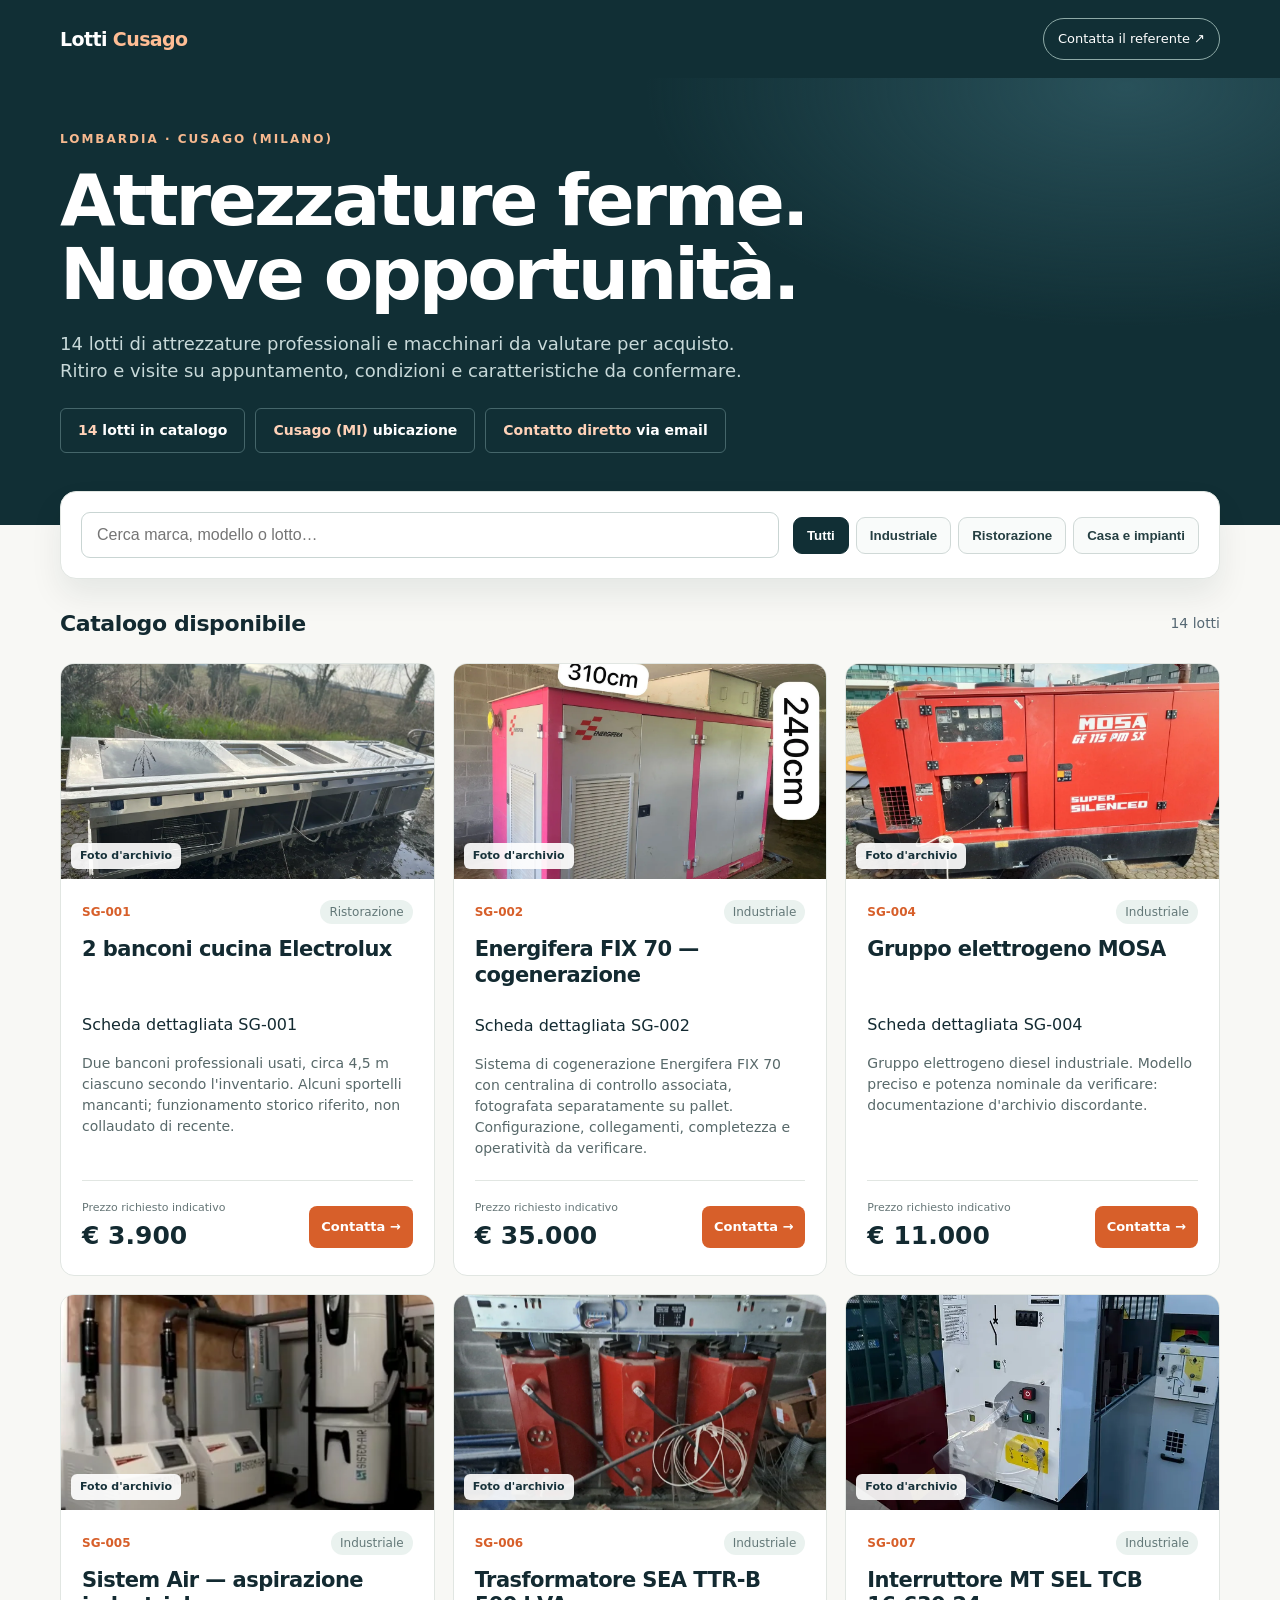
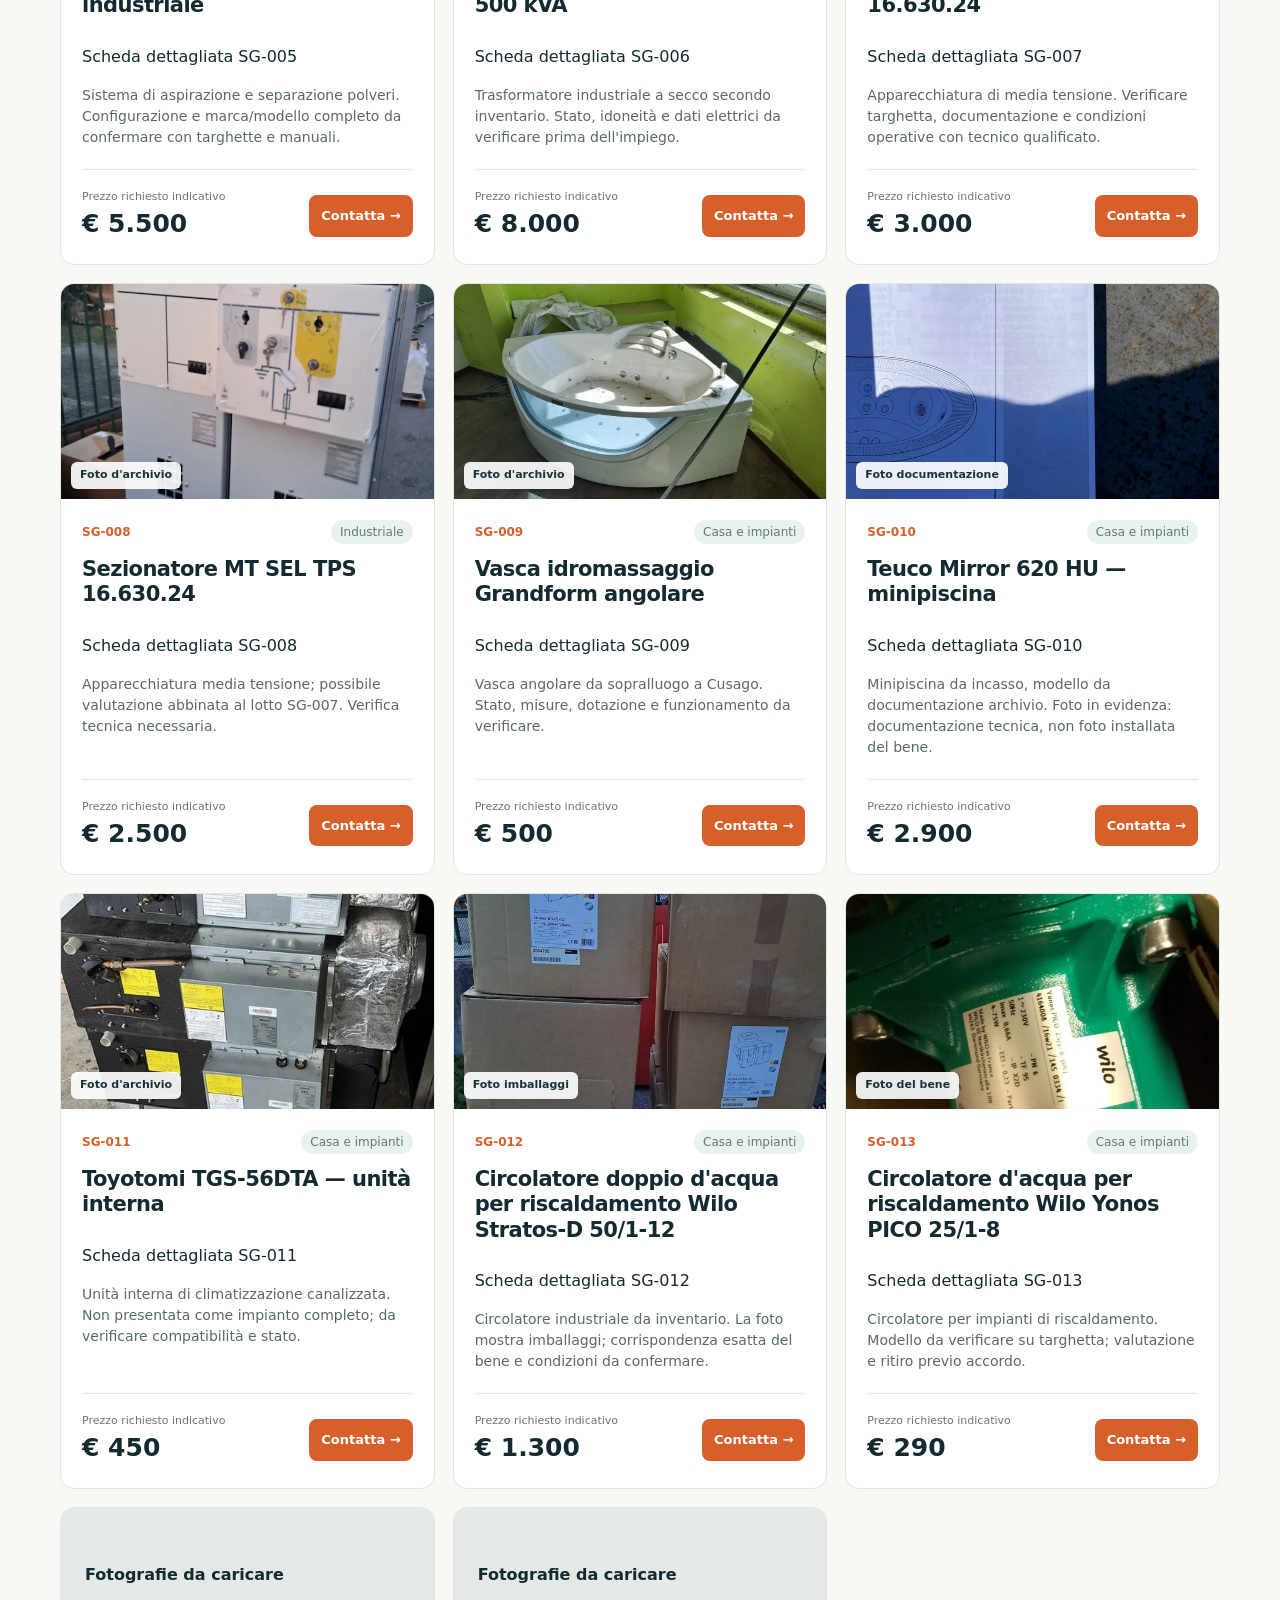
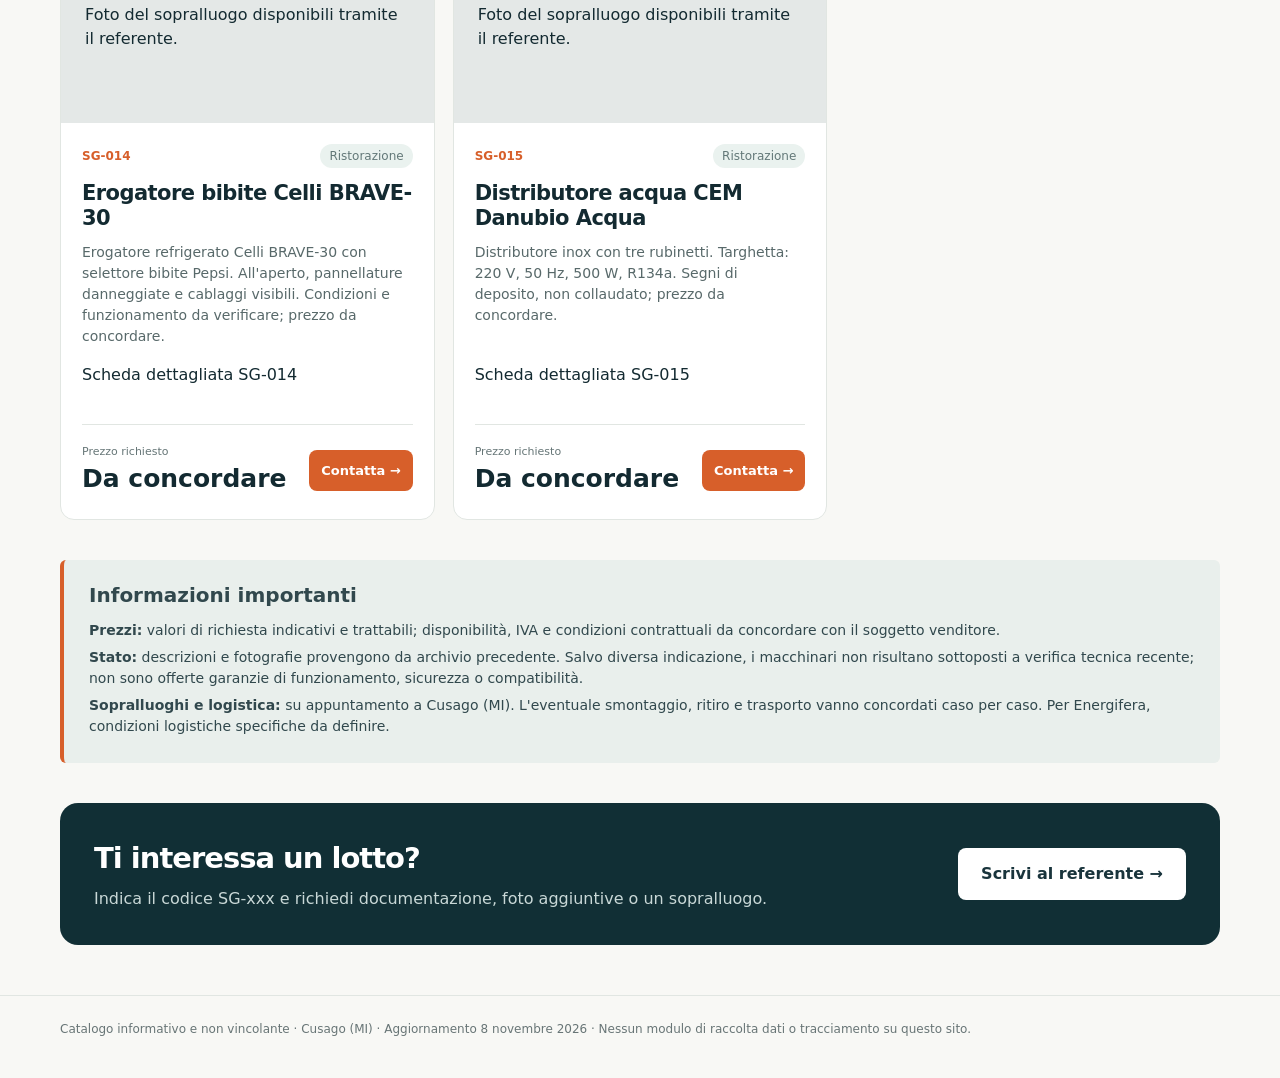
==== commit a6338c81: "catalog: titoli Wilo iniziano da circolatore acqua, poi marca e modello" ====
--- a/index.html
+++ b/index.html
@@ -38,12 +38,12 @@
       <div class="photo"><img loading="lazy" src="foto/sg-011.webp" alt="Toyotomi TGS-56DTA — unità interna — Foto d&#x27;archivio" width="720" height="540"><span class="image-label">Foto d&#x27;archivio</span></div>
       <div class="card-body"><div class="topline"><span class="lot">SG-011</span><span class="category">Casa e impianti</span></div>
       <h3>Toyotomi TGS-56DTA — unità interna</h3><p><a href="sg-011.html" aria-label="Apri la scheda dettagliata SG-011">Scheda dettagliata SG-011</a></p><p class="description">Unità interna di climatizzazione canalizzata. Non presentata come impianto completo; da verificare compatibilità e stato.</p>
-      <div class="card-foot"><div><div class="caption">Prezzo richiesto indicativo</div><strong class="price">€ 450</strong></div><a class="cta" href="mailto:francesco.assiste@gmail.com?subject=Richiesta%20informazioni%20SG-011%20-%20Toyotomi%20TGS-56DTA%20%E2%80%94%20unit%C3%A0%20interna%20%28Cusago%29&body=Buongiorno%2C%20sono%20interessato%20al%20lotto%20SG-011%20%28Toyotomi%20TGS-56DTA%20%E2%80%94%20unit%C3%A0%20interna%29.%20Vorrei%20ricevere%20maggiori%20informazioni%20e%20verificare%20la%20disponibilit%C3%A0.%0A%0AGrazie." aria-label="Richiedi informazioni su SG-011">Contatta →</a></div></div></article><article class="card" id="sg-012" data-category="Casa e impianti" data-keywords="sg-012 wilo stratos-d 50/1-12 circolatore industriale da inventario. la foto mostra imballaggi; corrispondenza esatta del bene e condizioni da confermare.">
+      <div class="card-foot"><div><div class="caption">Prezzo richiesto indicativo</div><strong class="price">€ 450</strong></div><a class="cta" href="mailto:francesco.assiste@gmail.com?subject=Richiesta%20informazioni%20SG-011%20-%20Toyotomi%20TGS-56DTA%20%E2%80%94%20unit%C3%A0%20interna%20%28Cusago%29&body=Buongiorno%2C%20sono%20interessato%20al%20lotto%20SG-011%20%28Toyotomi%20TGS-56DTA%20%E2%80%94%20unit%C3%A0%20interna%29.%20Vorrei%20ricevere%20maggiori%20informazioni%20e%20verificare%20la%20disponibilit%C3%A0.%0A%0AGrazie." aria-label="Richiedi informazioni su SG-011">Contatta →</a></div></div></article><article class="card" id="sg-012" data-category="Casa e impianti" data-keywords="sg-012 circolatore doppio acqua riscaldamento pompa industriale wilo stratos-d 50/1-12 circolatore industriale da inventario. la foto mostra imballaggi; corrispondenza esatta del bene e condizioni da confermare.">
       <div class="photo"><img loading="lazy" src="foto/sg-012.webp" alt="Wilo Stratos-D 50/1-12 — Foto imballaggi" width="720" height="540"><span class="image-label">Foto imballaggi</span></div>
       <div class="card-body"><div class="topline"><span class="lot">SG-012</span><span class="category">Casa e impianti</span></div>
-      <h3>Wilo Stratos-D 50/1-12</h3><p><a href="sg-012.html" aria-label="Apri la scheda dettagliata SG-012">Scheda dettagliata SG-012</a></p><p class="description">Circolatore industriale da inventario. La foto mostra imballaggi; corrispondenza esatta del bene e condizioni da confermare.</p>
-      <div class="card-foot"><div><div class="caption">Prezzo richiesto indicativo</div><strong class="price">€ 1.300</strong></div><a class="cta" href="mailto:francesco.assiste@gmail.com?subject=Richiesta%20informazioni%20SG-012%20-%20Wilo%20Stratos-D%2050/1-12%20%28Cusago%29&body=Buongiorno%2C%20sono%20interessato%20al%20lotto%20SG-012%20%28Wilo%20Stratos-D%2050/1-12%29.%20Vorrei%20ricevere%20maggiori%20informazioni%20e%20verificare%20la%20disponibilit%C3%A0.%0A%0AGrazie." aria-label="Richiedi informazioni su SG-012">Contatta →</a></div></div></article><article class="card" id="sg-013" data-category="Casa e impianti" data-keywords="sg-013 wilo yonos pico 25/1-8 circolatore per impianti di riscaldamento. modello da verificare su targhetta; valutazione e ritiro previo accordo.">
+      <h3>Circolatore doppio d'acqua per riscaldamento Wilo Stratos-D 50/1-12</h3><p><a href="sg-012.html" aria-label="Apri la scheda dettagliata SG-012">Scheda dettagliata SG-012</a></p><p class="description">Circolatore industriale da inventario. La foto mostra imballaggi; corrispondenza esatta del bene e condizioni da confermare.</p>
+      <div class="card-foot"><div><div class="caption">Prezzo richiesto indicativo</div><strong class="price">€ 1.300</strong></div><a class="cta" href="mailto:francesco.assiste@gmail.com?subject=Richiesta%20informazioni%20SG-012%20-%20Wilo%20Stratos-D%2050/1-12%20%28Cusago%29&body=Buongiorno%2C%20sono%20interessato%20al%20lotto%20SG-012%20%28Wilo%20Stratos-D%2050/1-12%29.%20Vorrei%20ricevere%20maggiori%20informazioni%20e%20verificare%20la%20disponibilit%C3%A0.%0A%0AGrazie." aria-label="Richiedi informazioni su SG-012">Contatta →</a></div></div></article><article class="card" id="sg-013" data-category="Casa e impianti" data-keywords="sg-013 circolatore acqua riscaldamento pompa wilo yonos pico 25/1-8 circolatore per impianti di riscaldamento. modello da verificare su targhetta; valutazione e ritiro previo accordo.">
       <div class="photo"><img loading="lazy" src="foto/sg-013.webp" alt="Wilo Yonos PICO 25/1-8 — Foto del bene" width="720" height="540"><span class="image-label">Foto del bene</span></div>
       <div class="card-body"><div class="topline"><span class="lot">SG-013</span><span class="category">Casa e impianti</span></div>
-      <h3>Wilo Yonos PICO 25/1-8</h3><p><a href="sg-013.html" aria-label="Apri la scheda dettagliata SG-013">Scheda dettagliata SG-013</a></p><p class="description">Circolatore per impianti di riscaldamento. Modello da verificare su targhetta; valutazione e ritiro previo accordo.</p>
+      <h3>Circolatore d'acqua per riscaldamento Wilo Yonos PICO 25/1-8</h3><p><a href="sg-013.html" aria-label="Apri la scheda dettagliata SG-013">Scheda dettagliata SG-013</a></p><p class="description">Circolatore per impianti di riscaldamento. Modello da verificare su targhetta; valutazione e ritiro previo accordo.</p>
       <div class="card-foot"><div><div class="caption">Prezzo richiesto indicativo</div><strong class="price">€ 290</strong></div><a class="cta" href="mailto:francesco.assiste@gmail.com?subject=Richiesta%20informazioni%20SG-013%20-%20Wilo%20Yonos%20PICO%2025/1-8%20%28Cusago%29&body=Buongiorno%2C%20sono%20interessato%20al%20lotto%20SG-013%20%28Wilo%20Yonos%20PICO%2025/1-8%29.%20Vorrei%20ricevere%20maggiori%20informazioni%20e%20verificare%20la%20disponibilit%C3%A0.%0A%0AGrazie." aria-label="Richiedi informazioni su SG-013">Contatta →</a></div></div></article><article class="card" id="sg-014" data-category="Ristorazione" data-keywords="sg-014 erogatore bibite celli brave-30 erogatore refrigerato celli brave-30 con selettore bibite pepsi. all'aperto, pannellature danneggiate e cablaggi visibili. condizioni e funzionamento da verificare; prezzo da concordare."><div class="photo" style="display:flex;align-items:center;justify-content:center;padding:1.5rem"><div><strong>Fotografie da caricare</strong><p>Foto del sopralluogo disponibili tramite il referente.</p></div></div><div class="card-body"><div class="topline"><span class="lot">SG-014</span><span class="category">Ristorazione</span></div><h3>Erogatore bibite Celli BRAVE-30</h3><p class="description">Erogatore refrigerato Celli BRAVE-30 con selettore bibite Pepsi. All'aperto, pannellature danneggiate e cablaggi visibili. Condizioni e funzionamento da verificare; prezzo da concordare.</p><p><a href="sg-014.html">Scheda dettagliata SG-014</a></p><div class="card-foot"><div><div class="caption">Prezzo richiesto</div><strong class="price">Da concordare</strong></div><a class="cta" href="mailto:francesco.assiste@gmail.com?subject=Richiesta%20SG-014%20Cusago">Contatta →</a></div></div></article><article class="card" id="sg-015" data-category="Ristorazione" data-keywords="sg-015 distributore acqua cem danubio acqua distributore inox con tre rubinetti. targhetta: 220 v, 50 hz, 500 w, r134a. segni di deposito, non collaudato; prezzo da concordare."><div class="photo" style="display:flex;align-items:center;justify-content:center;padding:1.5rem"><div><strong>Fotografie da caricare</strong><p>Foto del sopralluogo disponibili tramite il referente.</p></div></div><div class="card-body"><div class="topline"><span class="lot">SG-015</span><span class="category">Ristorazione</span></div><h3>Distributore acqua CEM Danubio Acqua</h3><p class="description">Distributore inox con tre rubinetti. Targhetta: 220 V, 50 Hz, 500 W, R134a. Segni di deposito, non collaudato; prezzo da concordare.</p><p><a href="sg-015.html">Scheda dettagliata SG-015</a></p><div class="card-foot"><div><div class="caption">Prezzo richiesto</div><strong class="price">Da concordare</strong></div><a class="cta" href="mailto:francesco.assiste@gmail.com?subject=Richiesta%20SG-015%20Cusago">Contatta →</a></div></div></article></section><p class="no-results" role="status">Nessun lotto corrisponde alla ricerca.</p><div class="note"><h2>Informazioni importanti</h2><p><strong>Prezzi:</strong> valori di richiesta indicativi e trattabili; disponibilità, IVA e condizioni contrattuali da concordare con il soggetto venditore.</p><p><strong>Stato:</strong> descrizioni e fotografie provengono da archivio precedente. Salvo diversa indicazione, i macchinari non risultano sottoposti a verifica tecnica recente; non sono offerte garanzie di funzionamento, sicurezza o compatibilità.</p><p><strong>Sopralluoghi e logistica:</strong> su appuntamento a Cusago (MI). L'eventuale smontaggio, ritiro e trasporto vanno concordati caso per caso. Per Energifera, condizioni logistiche specifiche da definire.</p></div><section class="contact"><div><h2>Ti interessa un lotto?</h2><p>Indica il codice SG-xxx e richiedi documentazione, foto aggiuntive o un sopralluogo.</p></div><a href="mailto:francesco.assiste@gmail.com?subject=Richiesta%20informazioni%20catalogo%20Cusago">Scrivi al referente →</a></section></main><footer class="footer"><div class="container">Catalogo informativo e non vincolante · Cusago (MI) · Aggiornamento 8 novembre 2026 · Nessun modulo di raccolta dati o tracciamento su questo sito.</div></footer><script src="app.js"></script></body></html>
